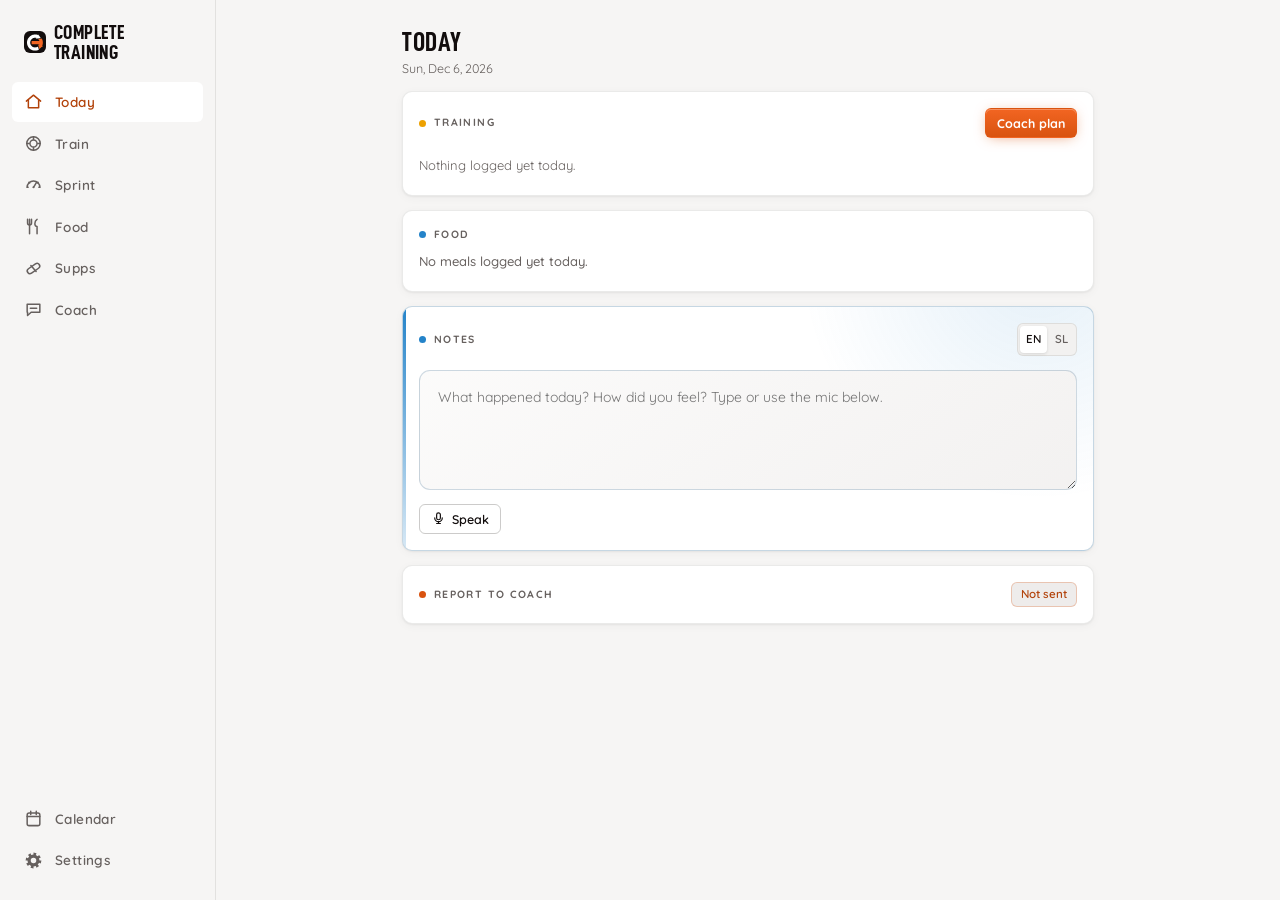
==== index.html @ f05514bc "Deploy 6ee1f534706b133f5a9accdc6d2390118d148ceb" ====
<!doctype html>
<html lang="en">
  <head>
    <meta charset="UTF-8" />
    <link rel="icon" type="image/svg+xml" href="./favicon.svg" />
    <link rel="icon" type="image/png" sizes="64x64" href="./favicon-64.png" />
    <link rel="apple-touch-icon" href="./apple-touch-icon.png" />
    <meta name="viewport" content="width=device-width, initial-scale=1, viewport-fit=cover" />
    <meta name="theme-color" content="#120d0d" />
    <meta name="apple-mobile-web-app-capable" content="yes" />
    <meta name="mobile-web-app-capable" content="yes" />
    <meta name="apple-mobile-web-app-title" content="Complete" />
    <meta name="apple-mobile-web-app-status-bar-style" content="black-translucent" />
    <meta name="description" content="Complete Training athlete app" />
    <title>Complete Training</title>
    <script type="module" crossorigin src="./assets/index-D0rD8BXr.js"></script>
    <link rel="stylesheet" crossorigin href="./assets/index-D69EIisM.css">
  <link rel="manifest" href="./manifest.webmanifest"></head>
  <body>
    <div id="root"></div>
  </body>
</html>
---- assets/index-D69EIisM.css ----
@font-face{font-family:Quicksand;font-style:normal;font-display:swap;font-weight:400;src:url(./quicksand-vietnamese-400-normal-CYVZRxRj.woff2) format("woff2"),url(./quicksand-vietnamese-400-normal-D4WCpyCa.woff) format("woff");unicode-range:U+0102-0103,U+0110-0111,U+0128-0129,U+0168-0169,U+01A0-01A1,U+01AF-01B0,U+0300-0301,U+0303-0304,U+0308-0309,U+0323,U+0329,U+1EA0-1EF9,U+20AB}@font-face{font-family:Quicksand;font-style:normal;font-display:swap;font-weight:400;src:url(./quicksand-latin-ext-400-normal-BdPaGDPN.woff2) format("woff2"),url(./quicksand-latin-ext-400-normal-BzqwlOho.woff) format("woff");unicode-range:U+0100-02BA,U+02BD-02C5,U+02C7-02CC,U+02CE-02D7,U+02DD-02FF,U+0304,U+0308,U+0329,U+1D00-1DBF,U+1E00-1E9F,U+1EF2-1EFF,U+2020,U+20A0-20AB,U+20AD-20C0,U+2113,U+2C60-2C7F,U+A720-A7FF}@font-face{font-family:Quicksand;font-style:normal;font-display:swap;font-weight:400;src:url(./quicksand-latin-400-normal-BSDtH9U0.woff2) format("woff2"),url(./quicksand-latin-400-normal-BqXBKzPR.woff) format("woff");unicode-range:U+0000-00FF,U+0131,U+0152-0153,U+02BB-02BC,U+02C6,U+02DA,U+02DC,U+0304,U+0308,U+0329,U+2000-206F,U+20AC,U+2122,U+2191,U+2193,U+2212,U+2215,U+FEFF,U+FFFD}@font-face{font-family:Quicksand;font-style:normal;font-display:swap;font-weight:500;src:url(./quicksand-vietnamese-500-normal-CMA0PiFa.woff2) format("woff2"),url(./quicksand-vietnamese-500-normal-DdPH4leT.woff) format("woff");unicode-range:U+0102-0103,U+0110-0111,U+0128-0129,U+0168-0169,U+01A0-01A1,U+01AF-01B0,U+0300-0301,U+0303-0304,U+0308-0309,U+0323,U+0329,U+1EA0-1EF9,U+20AB}@font-face{font-family:Quicksand;font-style:normal;font-display:swap;font-weight:500;src:url(./quicksand-latin-ext-500-normal-Rkq3IeWS.woff2) format("woff2"),url(./quicksand-latin-ext-500-normal-BlYHgpcu.woff) format("woff");unicode-range:U+0100-02BA,U+02BD-02C5,U+02C7-02CC,U+02CE-02D7,U+02DD-02FF,U+0304,U+0308,U+0329,U+1D00-1DBF,U+1E00-1E9F,U+1EF2-1EFF,U+2020,U+20A0-20AB,U+20AD-20C0,U+2113,U+2C60-2C7F,U+A720-A7FF}@font-face{font-family:Quicksand;font-style:normal;font-display:swap;font-weight:500;src:url(./quicksand-latin-500-normal-_DbwbYKP.woff2) format("woff2"),url(./quicksand-latin-500-normal-7J1fbcAD.woff) format("woff");unicode-range:U+0000-00FF,U+0131,U+0152-0153,U+02BB-02BC,U+02C6,U+02DA,U+02DC,U+0304,U+0308,U+0329,U+2000-206F,U+20AC,U+2122,U+2191,U+2193,U+2212,U+2215,U+FEFF,U+FFFD}@font-face{font-family:Quicksand;font-style:normal;font-display:swap;font-weight:600;src:url(./quicksand-vietnamese-600-normal-dD2kotB2.woff2) format("woff2"),url(./quicksand-vietnamese-600-normal-JmvBH-hY.woff) format("woff");unicode-range:U+0102-0103,U+0110-0111,U+0128-0129,U+0168-0169,U+01A0-01A1,U+01AF-01B0,U+0300-0301,U+0303-0304,U+0308-0309,U+0323,U+0329,U+1EA0-1EF9,U+20AB}@font-face{font-family:Quicksand;font-style:normal;font-display:swap;font-weight:600;src:url(./quicksand-latin-ext-600-normal-fxOF3zcr.woff2) format("woff2"),url(./quicksand-latin-ext-600-normal-BDPVAPCS.woff) format("woff");unicode-range:U+0100-02BA,U+02BD-02C5,U+02C7-02CC,U+02CE-02D7,U+02DD-02FF,U+0304,U+0308,U+0329,U+1D00-1DBF,U+1E00-1E9F,U+1EF2-1EFF,U+2020,U+20A0-20AB,U+20AD-20C0,U+2113,U+2C60-2C7F,U+A720-A7FF}@font-face{font-family:Quicksand;font-style:normal;font-display:swap;font-weight:600;src:url(./quicksand-latin-600-normal-DTBPeRoM.woff2) format("woff2"),url(./quicksand-latin-600-normal-CkxN0sDw.woff) format("woff");unicode-range:U+0000-00FF,U+0131,U+0152-0153,U+02BB-02BC,U+02C6,U+02DA,U+02DC,U+0304,U+0308,U+0329,U+2000-206F,U+20AC,U+2122,U+2191,U+2193,U+2212,U+2215,U+FEFF,U+FFFD}@font-face{font-family:Quicksand;font-style:normal;font-display:swap;font-weight:700;src:url(./quicksand-vietnamese-700-normal-5oDqeHTF.woff2) format("woff2"),url(./quicksand-vietnamese-700-normal-BsIWXrxI.woff) format("woff");unicode-range:U+0102-0103,U+0110-0111,U+0128-0129,U+0168-0169,U+01A0-01A1,U+01AF-01B0,U+0300-0301,U+0303-0304,U+0308-0309,U+0323,U+0329,U+1EA0-1EF9,U+20AB}@font-face{font-family:Quicksand;font-style:normal;font-display:swap;font-weight:700;src:url(./quicksand-latin-ext-700-normal-8b1JBoEj.woff2) format("woff2"),url(./quicksand-latin-ext-700-normal-DbLsDSEV.woff) format("woff");unicode-range:U+0100-02BA,U+02BD-02C5,U+02C7-02CC,U+02CE-02D7,U+02DD-02FF,U+0304,U+0308,U+0329,U+1D00-1DBF,U+1E00-1E9F,U+1EF2-1EFF,U+2020,U+20A0-20AB,U+20AD-20C0,U+2113,U+2C60-2C7F,U+A720-A7FF}@font-face{font-family:Quicksand;font-style:normal;font-display:swap;font-weight:700;src:url(./quicksand-latin-700-normal-Dpk7G9Y6.woff2) format("woff2"),url(./quicksand-latin-700-normal-HjJN-aaT.woff) format("woff");unicode-range:U+0000-00FF,U+0131,U+0152-0153,U+02BB-02BC,U+02C6,U+02DA,U+02DC,U+0304,U+0308,U+0329,U+2000-206F,U+20AC,U+2122,U+2191,U+2193,U+2212,U+2215,U+FEFF,U+FFFD}:root{--font: "Quicksand", system-ui, -apple-system, "Segoe UI", Roboto, sans-serif;--font-display: "D-DIN Condensed", "Quicksand", system-ui, sans-serif;--radius: 10px;--radius-sm: 6px;--nav-h: 58px;--accent: #f26522;--accent-strong: #ff8a52;--accent-hi: #ff7a3d;--danger: #e05c5c;--ok: #3fae6d}[data-theme=light]{color-scheme:light;--bg: #f6f5f4;--bg-card: #ffffff;--bg-inset: #eeeceb;--bg-raise: #f9f8f7;--text: #120d0d;--text-dim: #66605e;--border: rgba(24, 22, 15, .09);--border-strong: rgba(24, 22, 15, .22);--accent: #d9530f;--accent-strong: #b2420a;--accent-hi: #f26522;--accent-contrast: #ffffff;--card-sheen: none;--shadow: 0 1px 2px rgba(20, 22, 28, .05), 0 2px 10px rgba(20, 22, 28, .04);--danger: #c94444;--ok: #22874f;--c-workout: #eda100;--c-food: #2483c9;--c-sleep: #1baf7a;--c-supp: #8a5027;--c-tapex: #b03a3a;--c-health: #3c5872;--c-video: #0e94a8;--stage-awake: #e34948;--stage-light: #2a78d6;--stage-rem: #e87ba4;--stage-deep: #4a3aa7;--macro-protein: #c0392b;--macro-carbs: #c9902a;--macro-fat: #0e8f9e;--series-1: #2a78d6;--series-2: #1baf7a;--series-3: #eda100;--series-4: #008300;--series-5: #4a3aa7;--series-6: #e34948;--grid: #e7e7e4;--axis-ink: #6d7078;--hrz-light: #2a78d6;--hrz-moderate: #1baf7a;--hrz-vigorous: #eda100;--hrz-peak: #c94444}[data-theme=dark]{color-scheme:dark;--bg: #0f0b0b;--bg-card: #1b1717;--bg-inset: #141010;--bg-raise: #272121;--text: #f4f1f0;--text-dim: #9b928f;--border: rgba(255, 255, 255, .085);--border-strong: rgba(255, 255, 255, .19);--accent-contrast: #ffffff;--card-sheen: linear-gradient(145deg, rgba(255, 255, 255, .045), rgba(255, 255, 255, .012) 28%, transparent 58%), linear-gradient(180deg, rgba(255, 255, 255, .025), transparent 48%);--shadow: inset 0 1px 0 rgba(255, 255, 255, .045), 0 1px 2px rgba(0, 0, 0, .4), 0 14px 34px -16px rgba(0, 0, 0, .65);--c-workout: #c98500;--c-food: #2f8fd6;--c-sleep: #199e70;--c-supp: #a8683a;--c-tapex: #e05a5a;--c-health: #5a7fa0;--c-video: #35c4d9;--stage-awake: #e66767;--stage-light: #3987e5;--stage-rem: #d55181;--stage-deep: #9085e9;--macro-protein: #d9573f;--macro-carbs: #c98500;--macro-fat: #0e8f9e;--series-1: #3987e5;--series-2: #199e70;--series-3: #c98500;--series-4: #008300;--series-5: #9085e9;--series-6: #e66767;--grid: #1d2027;--axis-ink: #8d93a0;--hrz-light: #3987e5;--hrz-moderate: #199e70;--hrz-vigorous: #c98500;--hrz-peak: #e66767}*{box-sizing:border-box}html,body{margin:0;padding:0}body{font-family:var(--font);font-size:14px;line-height:1.45;background:var(--bg);color:var(--text);-webkit-font-smoothing:antialiased;overscroll-behavior:none}[data-theme=dark] body{background:radial-gradient(ellipse 760px 420px at 50% -10%,rgba(210,169,79,.045),transparent 62%),radial-gradient(ellipse 1100px 560px at 50% -12%,#151923 0%,var(--bg) 62%);background-attachment:fixed}#root{min-height:100dvh}h1,h2,h3,h4{margin:0}h2{font-family:var(--font-display);font-size:26px;font-weight:700;letter-spacing:-.02em;line-height:1.15}h3{font-family:var(--font-display);font-size:16px;font-weight:600;letter-spacing:-.01em}.stat-tile .value,.m-value,.tracked-metric-value .value,.liquid-value,.arc-cell-value,.vp-clock,.cal-day-number,.week-trend-readout,.hypnogram-scrub-readout,.period-nav .label,.tapex-readcell .v{font-family:var(--font-display)}p{margin:0}a{color:var(--accent-strong);text-decoration:none;font-weight:500}a:hover{text-decoration:underline}button{font:inherit;cursor:pointer;border:none;background:none;color:inherit;padding:0}button,.nav-item,a{transition:background-color .15s ease,color .15s ease,border-color .15s ease}:focus-visible{outline:2px solid var(--accent);outline-offset:2px}.recharts-wrapper :focus,.recharts-surface:focus{outline:none}input,select,textarea{font:inherit;color:var(--text);background-color:var(--bg-inset);background-image:linear-gradient(145deg,color-mix(in srgb,var(--bg-raise) 62%,var(--bg-card)),var(--bg-inset));border:1px solid var(--border);border-radius:var(--radius-sm);padding:10px 12px;width:100%;min-width:0;transition:border-color .15s ease,box-shadow .15s ease;box-shadow:inset 0 1px color-mix(in srgb,white 4%,transparent)}select option,select optgroup{background-color:var(--bg-card);color:var(--text)}select option:disabled{color:var(--text-dim)}select{cursor:pointer}input:focus,select:focus,textarea:focus{outline:none;border-color:color-mix(in srgb,var(--accent) 60%,var(--border-strong));box-shadow:0 0 0 3px color-mix(in srgb,var(--accent) 13%,transparent)}textarea{resize:vertical;min-height:64px}input[type=checkbox],input[type=radio]{width:auto}::-webkit-scrollbar{width:10px;height:10px}::-webkit-scrollbar-thumb{background:var(--border-strong);border-radius:5px;border:2px solid transparent;background-clip:padding-box}::-webkit-scrollbar-track{background:transparent}.app{display:flex;flex-direction:column;min-height:100dvh}.app-main{flex:1;width:100%;max-width:740px;margin:0 auto;padding:18px 16px calc(var(--nav-h) + env(safe-area-inset-bottom,0px) + 24px);overflow-x:hidden}.app-main-swipe{min-height:100%}.app-header{position:sticky;top:0;z-index:20;background:color-mix(in srgb,var(--bg) 80%,transparent);backdrop-filter:blur(20px) saturate(1.4);-webkit-backdrop-filter:blur(20px) saturate(1.4);border-bottom:1px solid var(--border);padding-top:env(safe-area-inset-top,0px)}.app-header-inner{max-width:740px;margin:0 auto;display:flex;align-items:center;justify-content:space-between;gap:8px;padding:4px 12px}.app-title{font-family:var(--font-display);font-size:15.5px;font-weight:700;letter-spacing:.01em;display:flex;align-items:center;gap:7px}.app-title .logo-mark{display:inline-flex}.app-title .logo-mark img{display:block}.logo-mark img{filter:grayscale(1) sepia(1) saturate(2.6) hue-rotate(-12deg) brightness(1.12)}[data-theme=light] .logo-mark img{filter:grayscale(1) sepia(1) saturate(3) hue-rotate(-10deg) brightness(.72)}.page-head h2{margin-bottom:1px}.page-sub{font-size:12.5px;color:var(--text-dim)}.nav{position:fixed;bottom:0;left:0;right:0;z-index:30;display:flex;background:var(--bg-card);background:color-mix(in srgb,var(--bg) 76%,transparent);backdrop-filter:blur(24px) saturate(1.4);-webkit-backdrop-filter:blur(24px) saturate(1.4);border-top:1px solid var(--border);padding-bottom:env(safe-area-inset-bottom,0px)}.nav-item{position:relative;flex:1;display:flex;flex-direction:column;align-items:center;gap:2px;padding:10px 0 7px;font-size:10.5px;font-weight:600;letter-spacing:.03em;color:var(--text-dim);-webkit-tap-highlight-color:transparent}.nav-item svg{width:21px;height:21px;transition:transform .15s ease,filter .2s ease}.nav-item:active svg{transform:scale(.88)}.nav-item:before{content:"";position:absolute;top:-1px;left:50%;width:24px;height:3px;border-radius:0 0 3px 3px;background:var(--accent);transform:translate(-50%) scaleX(0);transition:transform .25s cubic-bezier(.22,1,.36,1)}.nav-item.active{color:var(--accent-strong)}.nav-item.active:before{transform:translate(-50%) scaleX(1)}.nav-item.active svg{filter:drop-shadow(0 0 8px color-mix(in srgb,var(--accent) 55%,transparent))}.nav-settings,.nav-guide{display:none}@media(min-width:840px){.app{flex-direction:row}.app-header{display:none}.nav{position:sticky;inset:0 auto auto;flex-direction:column;justify-content:flex-start;width:216px;height:100dvh;background:var(--bg);backdrop-filter:none;-webkit-backdrop-filter:none;border-top:none;border-right:1px solid var(--border);padding:20px 12px;gap:2px}.nav-item{flex:none;flex-direction:row;gap:12px;font-size:13.5px;font-weight:600;padding:10px 12px;border-radius:var(--radius-sm)}.nav-item svg{width:19px;height:19px}.nav-item:before{display:none}.nav-item.active svg{filter:none}.nav-item:hover{background:var(--bg-card);color:var(--text)}.nav-item.active{background:var(--bg-card);color:var(--accent-strong)}.nav-settings{display:flex;margin-top:auto}.nav-sync{margin-top:auto;color:var(--accent-strong)}.nav-guide{display:flex;margin-top:auto}.nav-sync~.nav-guide{margin-top:0}.nav-sync+.nav-settings,.nav-guide+.nav-settings{margin-top:0}.app-body{flex:1;min-width:0}.app-main{padding:28px 24px 48px}}@media(max-width:839.9px){.app-body{display:contents}}.nav-brand{font-family:var(--font-display);font-weight:700;font-size:15.5px;letter-spacing:.01em;padding:2px 12px 18px;display:none;align-items:center;gap:8px}@media(min-width:840px){.nav-brand{display:flex}}.nav-brand .logo-mark{display:inline-flex}.nav-brand .logo-mark img{display:block}.card{background-color:var(--bg-card);background-image:var(--card-sheen);border:1px solid var(--border);border-radius:var(--radius);padding:16px;box-shadow:var(--shadow)}.card .card,.modal .card{background:linear-gradient(145deg,color-mix(in srgb,var(--bg-raise) 62%,var(--bg-card)),var(--bg-card) 68%);border-color:color-mix(in srgb,var(--border-strong) 64%,transparent);box-shadow:inset 0 1px color-mix(in srgb,white 4%,transparent);border-radius:var(--radius-sm)}.stack{display:flex;flex-direction:column;gap:14px}.row{display:flex;align-items:center;gap:8px}.row-between{display:flex;align-items:center;justify-content:space-between;gap:8px}.train-head{flex-wrap:nowrap}.wrap{flex-wrap:wrap}.grow{flex:1;min-width:0}.section-title{font-size:10.5px;font-weight:700;text-transform:uppercase;letter-spacing:.13em;color:var(--text-dim);display:flex;align-items:center;gap:8px}.section-dot{width:7px;height:7px;border-radius:50%;flex-shrink:0}.list-item{display:flex;align-items:flex-start;gap:10px;padding:12px 0;border-bottom:1px solid var(--border)}.list-item:last-child{border-bottom:none;padding-bottom:2px}.meal-card{flex-direction:column;gap:8px}.meal-card>.grow{width:100%}.meal-card-actions{display:flex;align-items:center;flex-wrap:wrap;gap:8px;width:100%}.meal-card-actions .meal-copy-today{min-height:34px;margin-inline-end:auto}.meal-copy-error{color:var(--danger);margin:0}.muted{color:var(--text-dim)}.small{font-size:12.5px}.mono{font-variant-numeric:tabular-nums}.empty{color:var(--text-dim);font-size:13px;padding:10px 0 4px}.note{border-left:2px solid var(--border-strong);padding-left:9px;font-style:italic}.coach-workout-notes{white-space:pre-wrap;overflow-wrap:anywhere}@media(max-width:700px){.app-main:has(.train-screen){padding-top:8px}.train-screen{gap:6px}.train-head h2{display:none}.train-head .seg{flex:1}.train-screen .seg button{padding:5px 6px}.train-screen .btn-sm{min-height:34px}.train-screen button.chip{padding-block:5px}.train-screen .period-nav .label{min-height:30px}.train-screen .set-row-handle{padding:6px}.train-screen .card{padding:8px}.train-screen .empty{padding:4px 0}.workout-vitals .field{flex-direction:row;align-items:center;gap:6px}.workout-vitals .field>label{flex:none;max-width:56px;line-height:1.1}.workout-vitals .gesture-field{flex:1;flex-direction:row;gap:3px;min-width:0;padding:0 6px}.workout-vitals .gf-unit{margin:0}.workout-quick{flex-wrap:nowrap;overflow-x:auto;scrollbar-width:none}.workout-quick::-webkit-scrollbar{display:none}.workout-quick>*{flex-shrink:0}.workout-editor textarea.ex-name{padding:4px 8px}}.btn{display:inline-flex;align-items:center;justify-content:center;gap:6px;padding:10px 16px;border-radius:var(--radius-sm);font-weight:600;font-size:13.5px;background:transparent;border:1px solid var(--border-strong);color:var(--text);white-space:nowrap;transition:background-color .15s ease,border-color .15s ease,transform .1s ease,filter .15s ease}.btn:hover{background:var(--bg-raise);border-color:color-mix(in srgb,var(--accent) 55%,var(--border-strong))}.btn:active{transform:scale(.985)}.btn-primary{background:linear-gradient(180deg,var(--accent-hi),var(--accent));border-color:transparent;color:var(--accent-contrast);font-weight:700;box-shadow:inset 0 1px #ffffff47,0 2px 14px -4px color-mix(in srgb,var(--accent) 60%,transparent)}.btn-primary:hover{filter:brightness(1.05)}.btn-danger{color:var(--danger);border-color:color-mix(in srgb,var(--danger) 55%,transparent);background:transparent}.btn-danger:hover{background:color-mix(in srgb,var(--danger) 10%,transparent)}.btn-sm{padding:5px 11px;font-size:12.5px}.btn-block{width:100%}.btn:disabled{opacity:.45;cursor:default}.supp-day-actions{margin-block:12px}.supp-day-toolbar{display:flex;flex-wrap:wrap;gap:8px}.supp-day-toolbar .btn{min-height:44px}.supp-day-toolbar .btn-danger{margin-inline-start:auto}.supp-day-status{margin-block:8px 0}.supp-day-error{color:var(--danger)}.icon-btn{display:inline-flex;align-items:center;justify-content:center;width:34px;height:34px;border-radius:var(--radius-sm);border:1px solid var(--border);color:var(--text-dim);background:color-mix(in srgb,var(--bg-raise) 40%,transparent);box-shadow:inset 0 1px color-mix(in srgb,white 4%,transparent)}.icon-btn:hover{background:var(--bg-raise);border-color:var(--accent);color:var(--text)}.icon-btn:active{transform:scale(.94)}.seg{display:flex;background:color-mix(in srgb,var(--bg-inset) 75%,var(--bg-card));border:1px solid var(--border);border-radius:var(--radius-sm);padding:2px;gap:2px}.seg button{flex:1;padding:5px 8px;border-radius:4px;font-size:12.5px;font-weight:600;color:var(--text-dim)}.seg button:hover{color:var(--text)}.seg button.active{background:var(--bg-raise);color:var(--text);box-shadow:inset 0 1px #ffffff0d,0 1px 4px #00000040}[data-theme=light] .seg button.active{background:#fff;box-shadow:0 1px 3px #14161c1f}.seg-sm{padding:2px}.seg-sm button{padding:5px 6px;font-size:11.5px}.opt-list{display:flex;flex-direction:column;gap:8px}.opt{display:flex;align-items:center;gap:12px;width:100%;text-align:left;padding:12px 14px;border:1px solid var(--border);border-radius:var(--radius-sm);background:color-mix(in srgb,var(--bg-raise) 45%,var(--bg-card));color:var(--text)}.opt:hover{border-color:var(--accent)}.opt.active{border-color:var(--accent-strong);background:color-mix(in srgb,var(--accent) 12%,transparent)}.opt-dot{flex:none;width:18px;height:18px;border-radius:50%;border:2px solid var(--border);display:grid;place-items:center}.opt.active .opt-dot{border-color:var(--accent-strong)}.opt.active .opt-dot:after{content:"";width:9px;height:9px;border-radius:50%;background:var(--accent-strong)}.opt-label{font-size:15px;font-weight:600}.opt-hint{display:block;margin-top:2px;font-size:12px;color:var(--text-dim)}.x-scroll{overflow-x:auto;overscroll-behavior-x:contain;-webkit-overflow-scrolling:touch}.delta-table{width:100%;border-collapse:collapse;font-size:13px}.delta-table th,.delta-table td{padding:5px 9px;text-align:left;border-bottom:1px solid var(--border);white-space:nowrap}.delta-table th{color:var(--text-dim);font-weight:600;font-size:11px;text-transform:uppercase;letter-spacing:.03em}.delta-table td.num,.delta-table th.num{text-align:right}.delta-table tbody tr:last-child td{border-bottom:none}.delta-table tbody tr:hover{background:var(--bg-inset)}.delta-linklike{background:none;border:none;color:var(--accent-strong);cursor:pointer;padding:0;font:inherit}.delta-linklike:hover{text-decoration:underline}.workout-day-card{background:var(--bg);border:none;box-shadow:none}.workout-editor{position:relative;background:var(--bg-card);background-image:var(--card-sheen);border:1px solid var(--border);box-shadow:var(--shadow);overflow:hidden}.workout-editor:before{content:"";position:absolute;inset:0 auto 0 0;width:3px;background:linear-gradient(180deg,var(--c-workout),color-mix(in srgb,var(--c-workout) 20%,transparent))}.workout-editor .exercise-card{background:linear-gradient(145deg,var(--bg-raise),var(--bg-card));border:1px solid var(--border);border-radius:var(--radius-sm);box-shadow:inset 0 1px #ffffff06}.workout-editor .exercise-card:focus-within{border-color:color-mix(in srgb,var(--c-workout) 45%,var(--border))}.workout-editor .training-plan-panel{background:color-mix(in srgb,var(--c-workout) 8%,var(--bg-inset));border:1px solid color-mix(in srgb,var(--c-workout) 22%,transparent);border-radius:var(--radius-sm);box-shadow:none}.workout-editor .section-title{color:var(--text);opacity:.92}.workout-editor .field>label{color:var(--text-dim)}.workout-editor .card:not(.exercise-card):not(.training-plan-panel){background:linear-gradient(145deg,var(--bg-raise),var(--bg-card));border:1px solid var(--border);border-radius:var(--radius-sm);box-shadow:inset 0 1px #ffffff06}.tapex-run-list{display:flex;flex-direction:column;gap:6px;margin-top:8px}.tapex-run-row{width:100%;display:flex;align-items:center;gap:10px;padding:12px 0;border-bottom:1px solid var(--border);text-align:left;cursor:pointer}.tapex-run-row:last-child{border-bottom:0}.tapex-run-identity{flex:1;min-width:0}.tapex-run-compact{margin-top:3px}.tapex-run-results{display:none}.tapex-runs-section{padding:12px}.tapex-runs-actions{display:flex;align-items:center;gap:8px}.desktop-app .tapex-runs-section{padding:18px!important;border:1px solid color-mix(in srgb,var(--c-tapex) 24%,var(--border))!important;border-radius:12px!important;background:radial-gradient(circle at 10% 0%,color-mix(in srgb,var(--c-tapex) 9%,transparent),transparent 34%),linear-gradient(145deg,color-mix(in srgb,var(--bg-raise) 72%,var(--bg-card)),var(--bg-card))!important;box-shadow:inset 0 1px #ffffff0e,0 18px 40px -28px #000c!important}.desktop-app .tapex-workout-overview{width:100%;padding:0;border-bottom:0}.desktop-app .tapex-runs-section-flat{padding:0!important;border:0!important;border-radius:0!important;background:none!important;box-shadow:none!important}.desktop-app .tapex-run-list{gap:10px;margin-top:14px}.desktop-app .tapex-run-row{position:relative;display:grid;grid-template-columns:minmax(190px,.8fr) minmax(430px,1.65fr) 18px;min-height:82px;gap:22px;padding:14px 18px 14px 22px;overflow:hidden;border:1px solid var(--border);border-radius:10px;background:linear-gradient(105deg,color-mix(in srgb,var(--c-tapex) 7%,transparent),transparent 32%),color-mix(in srgb,var(--bg-card) 84%,var(--bg-raise));box-shadow:inset 0 1px #ffffff0b,0 10px 24px -20px #000000e6;transition:border-color .16s ease,background-color .16s ease,transform .16s ease,box-shadow .16s ease}.desktop-app .tapex-run-row:before{content:"";position:absolute;inset:0 auto 0 0;width:3px;background:linear-gradient(180deg,var(--c-tapex),color-mix(in srgb,var(--accent) 60%,var(--c-tapex)));box-shadow:0 0 16px color-mix(in srgb,var(--c-tapex) 40%,transparent)}.desktop-app .tapex-run-row:hover{transform:translateY(-1px);border-color:color-mix(in srgb,var(--c-tapex) 34%,var(--border-strong));background-color:var(--bg-raise);box-shadow:inset 0 1px #fff1,0 15px 28px -20px #000000e6}.desktop-app .tapex-run-identity strong{font-family:var(--font-display);font-size:17px;letter-spacing:-.01em}.desktop-app .tapex-run-compact{display:none}.desktop-app .tapex-run-results{display:grid;grid-template-columns:repeat(3,minmax(115px,1fr));align-items:stretch}.desktop-app .tapex-run-metric{display:flex;flex-direction:column;justify-content:center;gap:3px;min-width:0;padding:0 22px;border-left:1px solid var(--border)}.desktop-app .tapex-run-metric-label{color:var(--text-dim);font-size:9.5px;font-weight:700;letter-spacing:.11em;text-transform:uppercase}.desktop-app .tapex-run-metric strong{font-family:var(--font-display);font-size:18px;font-variant-numeric:tabular-nums;white-space:nowrap}.type-rename{width:100%;font-family:var(--font-display);font-size:16px;font-weight:700;border:1px solid var(--c-workout);border-radius:var(--radius-sm);background:var(--bg-inset)}textarea.ex-name{field-sizing:content;resize:none;min-height:0;line-height:1.35;font-weight:600;overflow:hidden}@keyframes tap-bump{0%{transform:scale(1) rotate(0)}35%{transform:scale(1.16) rotate(-3deg)}70%{transform:scale(1.05) rotate(2deg)}to{transform:scale(1) rotate(0)}}.tap-bump{animation:tap-bump .22s ease-out}.gesture-field{display:flex;flex-direction:column;align-items:center;justify-content:center;width:46px;flex-shrink:0;padding:4px 2px 3px;background:var(--bg-raise);border:1px solid var(--border-strong);border-radius:var(--radius-sm);touch-action:none;-webkit-user-select:none;user-select:none}.gesture-field input{border:none;background:transparent;padding:0;width:100%;text-align:center;font-family:var(--font-display);font-size:15.5px;font-weight:700;font-variant-numeric:tabular-nums;color:var(--text);pointer-events:none}.gesture-field.gf-editing input{pointer-events:auto}.gesture-field.gf-inline{flex:1 1 52px;width:auto;min-width:0;height:34px;flex-direction:row;gap:3px;padding:0 6px}.gf-inline input{flex:1 1 0;width:0;min-width:0;text-align:right;font-size:14px}.gf-inline .gf-unit{flex:none;margin:0;font-size:10.5px;white-space:nowrap}.gf-unit{font-size:9.5px;color:var(--text-dim);letter-spacing:.02em;margin-top:1px}.gesture-field.gf-up{border-color:var(--c-workout);box-shadow:inset 0 3px 0 0 var(--c-workout)}.gesture-field.gf-right{border-color:var(--c-food);box-shadow:inset -3px 0 0 0 var(--c-food)}.gesture-field.gf-left{border-color:var(--c-workout);box-shadow:inset 3px 0 0 0 var(--c-workout)}.gesture-field.gf-down{border-color:var(--ok);box-shadow:inset 0 -3px 0 0 var(--ok)}.gesture-field.gf-reset{border-color:var(--danger);background:color-mix(in srgb,var(--danger) 30%,var(--bg-inset))}.set-row{will-change:transform,opacity,filter}.set-row-handle{flex-shrink:0;font-size:11px;font-weight:700;text-transform:uppercase;letter-spacing:.06em;color:var(--c-workout);background:color-mix(in srgb,var(--c-workout) 14%,transparent);border:1px solid color-mix(in srgb,var(--c-workout) 28%,transparent);border-radius:var(--radius-sm);padding:4px 6px;touch-action:none;-webkit-user-select:none;user-select:none;cursor:grab}.band-chip{display:inline-flex;align-items:center;gap:6px;flex-shrink:0;padding:8px 9px;font-family:var(--font-display);font-size:13px;font-weight:700;font-variant-numeric:tabular-nums;color:var(--text);background:var(--bg-raise);border:1px solid var(--border-strong);border-radius:var(--radius-sm)}.band-chip:hover{border-color:var(--accent)}.band-swatch{width:15px;height:15px;border-radius:4px;border:1px solid rgba(255,255,255,.55);box-shadow:0 0 0 1px #00000059;flex-shrink:0}[data-theme=light] .band-swatch{border-color:#00000059;box-shadow:none}.band-chip-add{color:var(--text-dim);justify-content:center;width:34px}.period-nav{display:flex;align-items:center;justify-content:space-between;gap:8px}.period-nav .label{font-weight:700;font-size:15px;letter-spacing:-.01em;text-align:center;flex:1}.field{display:flex;flex-direction:column;gap:6px}.field>label{font-size:10.5px;font-weight:700;text-transform:uppercase;letter-spacing:.1em;color:var(--text-dim)}.field-row{display:flex;gap:10px}.field-row>.field{flex:1}.range-field{text-align:left;background:linear-gradient(180deg,color-mix(in srgb,var(--bg-raise) 88%,transparent),var(--bg-card));border:1px solid var(--border);border-radius:var(--radius-sm);padding:10px 12px}.range-field:hover{border-color:var(--border-strong)}.range-field span{font-size:13.5px;color:var(--text);gap:8px}.range-field svg{color:var(--text-dim);flex-shrink:0}.modal-overlay{position:fixed;inset:0;z-index:100;background:#0405088c;backdrop-filter:blur(8px);-webkit-backdrop-filter:blur(8px);display:flex;align-items:flex-end;justify-content:center}.modal{position:relative;background-color:var(--bg-card);background-image:var(--card-sheen);border:1px solid var(--border-strong);border-bottom:none;border-radius:var(--radius) var(--radius) 0 0;width:100%;max-width:640px;max-height:92dvh;display:flex;flex-direction:column}.modal-lg{max-width:1200px}.modal:before{content:"";position:absolute;top:8px;left:50%;transform:translate(-50%);width:36px;height:4px;border-radius:2px;background:var(--border-strong)}.modal-head{display:flex;align-items:center;justify-content:space-between;padding:22px 18px 10px}.modal-head h3{font-size:17px}.modal-body{padding:6px 18px calc(18px + env(safe-area-inset-bottom,0px));overflow-y:auto;min-height:0;overscroll-behavior:contain;display:flex;flex-direction:column;gap:14px}.modal-submit-sticky{position:sticky;bottom:0;z-index:1;margin:0 -18px;padding:10px 18px calc(10px + env(safe-area-inset-bottom,0px));background:var(--bg-card);box-shadow:0 -8px 14px -6px #00000059}@media(min-width:840px){.modal-overlay{align-items:center;padding:24px}.modal{border-radius:var(--radius);border-bottom:1px solid var(--border);max-height:86vh}.modal:before{display:none}.modal-head{padding-top:16px}.modal-lg{width:94vw;max-width:1200px;max-height:92vh}}.select-trigger{display:flex;align-items:center;justify-content:space-between;gap:8px;width:100%;text-align:left;font:inherit;font-weight:600;color:var(--text);background:color-mix(in srgb,var(--bg-raise) 48%,var(--bg-card));border:1px solid var(--border);border-radius:var(--radius-sm);padding:10px 12px}.select-trigger:hover{border-color:var(--accent)}.select-trigger-chevron{color:var(--text-dim);display:inline-flex;transform:rotate(90deg);flex-shrink:0}.choice-list{display:flex;flex-direction:column}.choice-group-label{font-size:11px;font-weight:700;text-transform:uppercase;letter-spacing:.08em;color:var(--text-dim);padding:14px 4px 6px}.choice-group-label:first-child{padding-top:4px}.choice-row{display:flex;align-items:center;justify-content:space-between;gap:10px;width:100%;text-align:left;font:inherit;padding:12px 8px;border-radius:var(--radius-sm);color:var(--text);border-bottom:1px solid var(--border)}.choice-row:last-child{border-bottom:none}.choice-row:hover{background:var(--bg-raise)}.choice-row.active{color:var(--accent-strong);font-weight:600}.choice-row.active svg{color:var(--accent-strong)}.chip{display:inline-flex;align-items:center;gap:5px;font-size:11.5px;font-weight:600;border-radius:var(--radius-sm);padding:3px 9px;background:var(--bg-inset);border:1px solid var(--border);color:var(--text-dim);white-space:nowrap;font-variant-numeric:tabular-nums}.chip:hover{border-color:var(--border-strong)}.card .chip{background:var(--bg-inset)}.chip-accent{color:var(--accent-strong);background:color-mix(in srgb,var(--accent) 13%,transparent);border-color:color-mix(in srgb,var(--accent) 26%,transparent)}.chip.chip-danger,.card .chip.chip-danger{color:var(--danger);background:color-mix(in srgb,var(--danger) 12%,transparent);border-color:color-mix(in srgb,var(--danger) 45%,transparent)}.chip.chip-danger:hover{border-color:var(--danger)}.chip.chip-active,.card .chip.chip-active{color:var(--accent-contrast);background:var(--accent);border-color:var(--accent)}.portion-slider{margin-top:14px}.portion-slider input[type=range]{width:100%;display:block}.portion-slider-value{font-family:var(--font-display);font-size:17px;font-weight:700;color:var(--accent-strong)}.meal-summary{border-color:var(--border-strong)}.portion-chips{gap:6px;margin-top:8px}.portion-chips .chip{min-width:44px;padding-block:5px;justify-content:center}.line-portion{display:grid;grid-template-columns:85% 15%;align-items:center;margin:2px -10px 0 0}.food-line .line-portion{margin-right:-12px}.line-portion input[type=range]{width:100%;min-width:0;height:26px;margin:0;background-color:transparent;box-shadow:none}.line-portion input[type=range]::-webkit-slider-runnable-track{height:6px;border-radius:3px;background-color:var(--border-strong)}.line-portion input[type=range]::-webkit-slider-thumb{margin-top:-6px}.line-portion .mono{justify-self:center;font-size:14px;font-weight:700;color:var(--text-dim)}.line-portion.is-changed .mono{color:var(--accent-strong)}.food-lines{margin-top:12px}.food-line{padding:8px 0;border-top:1px solid var(--border)}.food-line:last-child{padding-bottom:0}.food-line-name{min-width:0;display:-webkit-box;-webkit-box-orient:vertical;-webkit-line-clamp:2;line-clamp:2;overflow:hidden}.food-line-kcal{flex-shrink:0}.select-trigger-inline{width:auto;font-size:12.5px;font-weight:600;padding:6px 10px;min-height:0}.stat-grid{display:grid;grid-template-columns:repeat(auto-fit,minmax(126px,1fr));gap:10px}.stat-tile{background-color:var(--bg-card);background-image:var(--card-sheen);border:1px solid var(--border);border-radius:var(--radius);padding:14px;box-shadow:var(--shadow)}.stat-tile .value{font-size:26px;font-weight:700;letter-spacing:-.01em;font-variant-numeric:tabular-nums;line-height:1.15}.stat-tile .label{font-size:10px;font-weight:600;text-transform:uppercase;letter-spacing:.1em;color:var(--text-dim);margin-top:4px}.card .stat-tile{background:transparent;border:none;border-radius:0;padding:2px 0;box-shadow:none}.stat-tile-trend{margin-top:8px}.zone-bar+.zone-bar{margin-top:16px}.zone-bar-title{display:block;font-size:10.5px;font-weight:600;text-transform:uppercase;letter-spacing:.06em;color:var(--text-dim);margin-bottom:7px}.zone-bar-track{display:flex;height:8px;border-radius:4px;overflow:hidden;background:var(--bg-inset);gap:2px}.zone-bar-seg{height:100%}.zone-bar-split{position:absolute;top:-1px;bottom:-1px;width:3px;margin-left:-1.5px;border-radius:1px;background:var(--bg-card);box-shadow:0 0 0 1px var(--border);pointer-events:none}.zone-bar-legend{display:flex;flex-wrap:wrap;gap:5px 16px;margin-top:8px}.zone-bar-item{display:inline-flex;align-items:center;gap:6px;font-size:12px;color:var(--text-dim)}.zone-bar-item b{color:var(--text);font-weight:700;font-variant-numeric:tabular-nums}.zone-bar-swatch{width:8px;height:8px;border-radius:2px;flex-shrink:0}.tube-card-frame{position:relative}.tube-card-frame svg{display:block;width:100%;aspect-ratio:420 / 330;margin-top:-16%;margin-bottom:-9%}.liquid-wrap{display:flex;flex-direction:column;align-items:center;gap:8px;flex-shrink:0}.liquid-gauge{position:relative}.liquid-progress{filter:drop-shadow(0 2px 3px rgba(0,0,0,.16))}.liquid-value{position:absolute;inset:0;display:flex;align-items:center;justify-content:center;font-size:26px;font-weight:700;letter-spacing:-.02em;font-variant-numeric:tabular-nums;color:var(--text)}.ring-label{font-size:10px;font-weight:600;text-transform:uppercase;letter-spacing:.07em;color:var(--text-dim);text-align:center}.tracked-metric-value{flex-shrink:0;min-width:92px}.tracked-metric-value .value{font-size:25px;font-weight:700;letter-spacing:-.01em;font-variant-numeric:tabular-nums;line-height:1.15}.week-trend{display:flex;flex-direction:column;gap:4px}.week-trend-labels{display:flex;justify-content:space-between;padding:0 2px;font-size:10.5px;font-weight:600;color:var(--text-dim)}.week-trend-today{display:inline-flex;align-items:center;justify-content:center;width:16px;height:16px;margin-top:-3px;border-radius:50%;background:var(--bg-inset);color:var(--text)}.week-trend-svg{touch-action:none;cursor:pointer}.week-trend-active{color:var(--text);font-weight:800}.week-trend-readout{text-align:center;font-weight:700;margin-top:2px}.hero-flex{display:flex;align-items:center;gap:22px}.hero-stats{flex:1;display:grid;grid-template-columns:repeat(2,1fr);gap:12px 16px;min-width:0}@media(min-width:560px){.hero-stats{grid-template-columns:repeat(3,1fr)}}.hero-stats-stack{display:flex;flex-direction:column;gap:10px}@keyframes hero-stat-in{0%{opacity:0;transform:translateY(6px)}to{opacity:1;transform:translateY(0)}}.hero-stats-stack>.stat-tile{animation:hero-stat-in .42s cubic-bezier(.22,1,.36,1) both}.hero-stats-stack>.stat-tile:nth-child(1){animation-delay:60ms}.hero-stats-stack>.stat-tile:nth-child(2){animation-delay:.14s}.hero-stats-stack>.stat-tile:nth-child(3){animation-delay:.22s}@keyframes hero-trend-in{0%{opacity:0}to{opacity:1}}.today-hero .stat-tile-trend svg{animation:hero-trend-in .5s ease-out both;animation-delay:.38s}@media(prefers-reduced-motion:reduce){.hero-stats-stack>.stat-tile,.today-hero .stat-tile-trend svg{animation:none}}.delta{display:block;font-size:11.5px;font-weight:700;margin-top:2px;letter-spacing:0;white-space:nowrap}.today-hero{position:relative;overflow:hidden;padding:20px 16px;text-decoration:none;color:inherit;display:block;border-color:color-mix(in srgb,var(--hero-glow, var(--accent)) 24%,var(--border))}.today-hero:hover{text-decoration:none}.today-hero:before{content:"";position:absolute;inset:0;background:radial-gradient(circle at 18% 22%,color-mix(in srgb,var(--hero-glow, var(--accent)) 20%,transparent),transparent 65%);pointer-events:none}.today-hero>*{position:relative}.metric-strip{display:flex;background-color:var(--bg-card);background-image:var(--card-sheen);border:1px solid var(--border);border-radius:var(--radius);padding:14px 4px;box-shadow:var(--shadow);text-decoration:none;color:inherit}.metric-strip:hover{text-decoration:none;background-color:var(--bg-raise)}.metric{flex:1;display:flex;flex-direction:column;align-items:center;gap:3px;border-left:1px solid var(--border);min-width:0}.metric:first-child{border-left:none}.m-value{font-size:22px;font-weight:700;letter-spacing:-.01em;font-variant-numeric:tabular-nums;line-height:1.1}.m-label{font-size:9.5px;font-weight:600;text-transform:uppercase;letter-spacing:.1em;color:var(--text-dim)}.hypnogram{display:flex;flex-direction:column;gap:7px}.hypnogram-lanes{display:flex;flex-direction:column;gap:7px;touch-action:none;cursor:pointer}.hypnogram-lane{display:grid;grid-template-columns:48px 1fr;align-items:center;gap:10px}.hypnogram-lane .lane-label{font-size:10.5px;font-weight:600;color:var(--text-dim);text-align:right}.hypnogram-track{position:relative;height:14px;background:var(--bg-inset);border-radius:4px;overflow:hidden}.hypnogram-seg{position:absolute;top:0;bottom:0;border-radius:2px}.hypnogram-scrub-line{position:absolute;top:0;bottom:0;width:2px;background:var(--text);pointer-events:none}.hypnogram-scrub-readout{text-align:center;font-weight:700;margin-top:2px;font-variant-numeric:tabular-nums}.hypnogram-axis{display:flex;justify-content:space-between;margin-left:58px;font-size:10.5px;font-variant-numeric:tabular-nums;color:var(--text-dim);margin-top:2px}.hypnogram-legend{display:flex;gap:14px;flex-wrap:wrap;margin-top:8px}.calendar-panel{padding:16px;border:1px solid var(--border);border-radius:var(--radius);background:radial-gradient(circle at 50% -20%,color-mix(in srgb,var(--accent) 8%,transparent),transparent 42%),var(--card-sheen),var(--bg-card);box-shadow:var(--shadow-card),inset 0 1px #ffffff06}.range-months{display:flex;flex-direction:column;gap:18px}@media(min-width:840px){.range-months{flex-direction:row;gap:24px}.range-months>*{flex:1;min-width:0}}.cal-grid{display:grid;grid-template-columns:repeat(7,1fr);gap:7px}.cal-dow{text-align:center;font-size:10px;font-weight:700;text-transform:uppercase;letter-spacing:.06em;color:var(--text-dim);padding:6px 0}.cal-day{position:relative;aspect-ratio:1 / 1;border-radius:var(--radius-sm);overflow:hidden;background:linear-gradient(145deg,color-mix(in srgb,var(--bg-raise) 86%,transparent),var(--bg-card));border:1px solid color-mix(in srgb,var(--border) 88%,transparent);display:flex;align-items:center;justify-content:center}.cal-day:hover{background:linear-gradient(145deg,color-mix(in srgb,var(--accent) 9%,var(--bg-raise)),var(--bg-card));border-color:color-mix(in srgb,var(--accent) 32%,var(--border));transform:translateY(-1px);box-shadow:0 8px 20px #00000029}.cal-day.outside{visibility:hidden}.cal-day.today{background:radial-gradient(circle at 50% 35%,color-mix(in srgb,var(--accent) 17%,transparent),transparent 65%),linear-gradient(145deg,var(--bg-raise),var(--bg-card));border-color:color-mix(in srgb,var(--accent) 78%,var(--border));box-shadow:inset 0 0 0 1px color-mix(in srgb,var(--accent) 32%,transparent),0 8px 22px color-mix(in srgb,var(--accent) 10%,transparent);font-weight:700}.cal-day.today .cal-day-number{color:var(--accent-strong)}.cal-stripes{position:absolute;inset:0;width:100%;height:100%}.cal-day-number{position:relative;font-size:34px;font-weight:800;letter-spacing:-.01em;font-variant-numeric:tabular-nums;text-shadow:0 0 7px var(--bg-card),0 0 4px var(--bg-card),0 0 2px var(--bg-card)}.cal-legend{gap:16px;margin-top:14px;padding-top:12px;border-top:1px solid var(--border)}.desktop-app .calendar-panel{padding:18px}.desktop-app .cal-day{aspect-ratio:auto;min-height:82px}.desktop-app .cal-day-number{font-size:24px}.tapex-empty-state{position:relative;display:flex;align-items:center;gap:18px;min-height:150px;padding:24px;overflow:hidden;border:1px solid color-mix(in srgb,var(--c-tapex) 28%,var(--border));border-radius:var(--radius);background:radial-gradient(circle at 10% 50%,color-mix(in srgb,var(--c-tapex) 12%,transparent),transparent 28%),var(--card-sheen),var(--bg-card);box-shadow:var(--shadow-card),inset 0 1px #ffffff08}.tapex-empty-state:before{content:"";position:absolute;inset:0 auto 0 0;width:3px;background:linear-gradient(180deg,var(--c-tapex),color-mix(in srgb,var(--c-tapex) 15%,transparent))}.tapex-empty-state strong{display:block;font-size:17px;margin-bottom:5px}.tapex-empty-state p{margin:0}.tapex-empty-mark{width:62px;height:62px;flex:0 0 62px;display:flex;align-items:flex-end;justify-content:center;gap:5px;padding:13px;border:1px solid color-mix(in srgb,var(--c-tapex) 38%,var(--border));border-radius:18px;background:color-mix(in srgb,var(--c-tapex) 9%,var(--bg-raise));box-shadow:0 12px 28px color-mix(in srgb,var(--c-tapex) 10%,transparent)}.tapex-empty-mark span{width:7px;border-radius:999px;background:linear-gradient(180deg,color-mix(in srgb,var(--c-tapex) 65%,white),var(--c-tapex))}.tapex-empty-mark span:nth-child(1){height:18px;opacity:.55}.tapex-empty-mark span:nth-child(2){height:34px}.tapex-empty-mark span:nth-child(3){height:25px;opacity:.75}.cal-day.in-range{background:color-mix(in srgb,var(--accent) 16%,transparent)}.cal-day.range-edge{background:var(--accent);color:var(--accent-contrast);font-weight:700}.cal-day.cal-mark{box-shadow:inset 0 0 0 1.5px var(--c-workout)}.cal-day.cal-mark.range-edge{box-shadow:inset 0 0 0 2px var(--c-workout)}.cal-months{display:grid;grid-template-columns:repeat(auto-fit,minmax(178px,1fr));gap:16px}.cal-months .cal-grid{gap:1px}.cal-months .cal-day{aspect-ratio:auto;height:26px;border-radius:6px}.cal-months .cal-dow{padding:2px 0;font-size:9px}.cal-months .cal-badge{top:0;right:2px;font-size:8px}.cal-badge{position:absolute;top:1px;right:3px;font-size:9px;font-weight:700;line-height:1;color:var(--c-workout);font-variant-numeric:tabular-nums}.cal-day.range-edge .cal-badge{color:var(--accent-contrast)}.check-row{display:flex;align-items:center;gap:6px;padding:11px 0;border-bottom:1px solid var(--border)}.check-row:last-child{border-bottom:none;padding-bottom:4px}.check-tap{display:flex;align-items:center;gap:12px;flex:1;min-width:0;text-align:left}.checkbox{width:22px;height:22px;border-radius:7px;border:1.5px solid var(--border-strong);display:inline-flex;align-items:center;justify-content:center;flex-shrink:0;color:transparent;transition:background-color .15s ease,border-color .15s ease}.checkbox.on{background:var(--ok);border-color:var(--ok);color:#fff}.checkbox-count{font-size:11.5px;font-weight:800;font-variant-numeric:tabular-nums;color:#fff;line-height:1}.supp-detail-row{display:flex;justify-content:space-between;gap:12px;padding:7px 0;border-bottom:1px solid var(--border);font-size:13.5px}.supp-detail-row:last-child{border-bottom:none}.supp-detail-row .k{color:var(--text-dim)}.supp-detail-row .v{text-align:right;font-weight:600}.ingredient-row{display:flex;justify-content:space-between;gap:10px;padding:6px 0;border-bottom:1px dashed var(--border);font-size:13px}.ingredient-row:last-child{border-bottom:none}.divider{height:1px;background:var(--border);border:none;margin:4px 0}.fab-add{margin-left:auto}.toast{position:fixed;bottom:calc(var(--nav-h) + 18px + env(safe-area-inset-bottom,0px));left:50%;transform:translate(-50%);z-index:200;background:color-mix(in srgb,var(--bg-raise) 88%,transparent);backdrop-filter:blur(14px);-webkit-backdrop-filter:blur(14px);color:var(--text);border:1px solid var(--border-strong);border-radius:14px;padding:11px 16px;font-size:13px;font-weight:600;box-shadow:0 8px 28px #0006;max-width:90vw}@media(min-width:840px){.toast{bottom:28px}}.corner-widgets{position:fixed;bottom:24px;right:16px;z-index:300;display:flex;flex-direction:column;align-items:flex-end;gap:10px;max-width:min(80vw,420px)}.import-widget{display:flex;align-items:center;gap:8px;background:var(--bg-raise);color:var(--text);border:1px solid var(--border-strong);border-radius:10px;padding:8px 10px;font-size:12.5px;box-shadow:0 8px 28px #0006;max-width:100%}.import-widget-text{font-weight:600;white-space:nowrap;overflow:hidden;text-overflow:ellipsis}.import-widget .icon-btn{width:26px;height:26px;font-size:13px;flex-shrink:0}.render-widget{width:min(80vw,360px);background:var(--bg-raise);color:var(--text);border:1px solid var(--border-strong);border-radius:10px;box-shadow:0 8px 28px #0006;font-size:12.5px;overflow:hidden}.render-widget-head{display:flex;align-items:center;gap:8px;padding:8px 10px}.render-widget-title{display:flex;align-items:center;gap:6px;flex:1;min-width:0;background:none;border:none;color:inherit;cursor:pointer;text-align:left;padding:0}.render-widget-title .muted{overflow:hidden;text-overflow:ellipsis;white-space:nowrap}.render-widget-caret{width:12px;flex-shrink:0}.render-widget .icon-btn{width:26px;height:26px;font-size:13px;flex-shrink:0}.render-widget-body{border-top:1px solid var(--border);padding:8px 10px;max-height:46vh;overflow-y:auto;display:flex;flex-direction:column;gap:10px}.render-job{display:flex;flex-direction:column;gap:4px}.render-job-top{display:flex;align-items:center;justify-content:space-between;gap:6px}.render-job-name{overflow:hidden;text-overflow:ellipsis;white-space:nowrap;font-weight:600}.render-bar{height:5px;border-radius:3px;background:var(--border);overflow:hidden}.render-bar-fill{height:100%;border-radius:3px;transition:width .2s ease}.render-job-status{line-height:1.3}.qr-box{display:flex;justify-content:center;padding:10px;background:#fff;border-radius:var(--radius-sm)}.qr-box canvas,.qr-box img{max-width:100%;height:auto}video.scanner{width:100%;border-radius:var(--radius-sm);background:#000}.code-area{font-family:ui-monospace,monospace;font-size:11px}.tapex-chbar{display:flex;gap:6px;flex-wrap:wrap;padding:6px 8px;background:var(--bg-inset);border-radius:var(--radius-sm) var(--radius-sm) 0 0}.tapex-chbtn{display:flex;align-items:center;gap:6px;height:30px;padding:0 11px;border-radius:9px;border:1px solid var(--border-strong);background:transparent;color:var(--text);font-size:12.5px;font-weight:500;cursor:pointer}.tapex-chbtn.active{font-weight:700}.tapex-chdot{width:8px;height:8px;border-radius:50%;flex:none}.tapex-chart{display:flex;flex-direction:column;border:1px solid var(--border);border-radius:var(--radius);overflow:hidden}.tapex-canvas-wrap{position:relative;width:100%;height:340px}.tapex-canvas-wrap canvas{position:absolute;inset:0;width:100%;height:100%;touch-action:none}.tapex-pointbar{display:flex;flex-wrap:wrap;gap:10px;align-items:center;padding:6px 10px;background:var(--bg-inset);font-size:11.5px}.tapex-pt-a{color:#b9890a;font-weight:600}.tapex-pt-b{color:#1e9e5c;font-weight:600}.tapex-toolbar{display:flex;gap:6px;flex-wrap:wrap;align-items:center;padding:6px 8px;background:var(--bg-inset)}.tapex-segbtn{height:30px;padding:0 11px;border-radius:9px;border:1px solid var(--border-strong);background:transparent;color:var(--text);font-size:12px;font-weight:500;cursor:pointer}.tapex-segbtn.active{color:#fff;font-weight:700}.tapex-divider{width:1px;height:18px;background:var(--border-strong)}.tapex-togglestrip{display:flex;gap:4px;flex-wrap:wrap;padding:4px 6px;background:var(--bg-inset);border-radius:0 0 var(--radius-sm) var(--radius-sm)}.tapex-togchip{display:flex;align-items:center;gap:5px;padding:3px 8px;border-radius:10px;border:.5px solid;background:transparent;font-size:10.5px;font-weight:500;cursor:pointer}.tapex-togline{width:13px;height:2px;border-radius:1px}.tapex-video-stage{position:relative;width:100%;height:340px;background:#000;border-radius:var(--radius) var(--radius) 0 0;overflow:hidden}.tapex-video-stage video{width:100%;height:100%;object-fit:cover;display:block}.tapex-video-stage canvas{position:absolute;inset:0;width:100%;height:100%;pointer-events:none}.tapex-video-empty{display:flex;align-items:center;justify-content:center;height:100%;color:#bbc;font-size:13px;text-align:center;padding:20px}.tapex-video-pill{position:absolute;top:10px;left:50%;transform:translate(-50%);background:#0000008c;color:#fff;border-radius:20px;padding:5px 12px;font-size:11px;display:flex;gap:6px;align-items:center}.tapex-scrubbar{position:relative;height:40px;background:#00000059}.tapex-scrubbar canvas{position:absolute;inset:0;width:100%;height:100%;touch-action:none;cursor:pointer}.tapex-readrow{display:flex}.tapex-readcell{flex:1;text-align:center;padding:0 2px}.tapex-readcell .v{font-size:15px;font-weight:700;color:var(--text);font-variant-numeric:tabular-nums}.tapex-readcell .l{font-size:10px;color:var(--text-dim)}.tapex-metric-row{display:flex;justify-content:space-between;align-items:center;gap:8px;padding:7px 10px;font-size:13px}.tapex-metric-row .label{color:var(--text-dim)}.tapex-metric-row .value{font-weight:600;text-align:right;font-variant-numeric:tabular-nums}.tapex-metric-row.highlight .value{color:var(--accent-strong);font-weight:700}.tapex-split-table{width:100%;border-collapse:collapse;font-size:12.5px}.tapex-split-table th{text-align:left;color:var(--text-dim);font-weight:500;padding:4px 8px;font-size:11px}.tapex-split-table td{padding:5px 8px;border-top:1px solid var(--border);font-variant-numeric:tabular-nums}.tapex-split-table th:not(:first-child),.tapex-split-table td:not(:first-child){text-align:right}.tapex-attempt-row{display:flex;justify-content:space-between;align-items:center;gap:10px;padding:10px 12px}.tapex-attempt-row .meta{color:var(--text-dim);font-size:11.5px}.tapex-mode-badge{font-size:10px;font-weight:700;padding:2px 7px;border-radius:8px;letter-spacing:.4px}.tapex-mode-badge.resisted{background:#b03a3a26;color:#b03a3a}.tapex-mode-badge.assisted{background:#3a78b026;color:#3a78b0}input[type=range]{-webkit-appearance:none;appearance:none;height:6px;border-radius:3px;background:var(--border-strong);outline:none;border:none;padding:0}input[type=range]:focus{box-shadow:none}input[type=range]::-webkit-slider-thumb{-webkit-appearance:none;appearance:none;width:18px;height:18px;border-radius:50%;background:var(--accent);border:2px solid var(--bg-card);box-shadow:0 0 0 1px var(--accent);cursor:pointer}input[type=range]::-moz-range-thumb{width:18px;height:18px;border-radius:50%;background:var(--accent);border:2px solid var(--bg-card);box-shadow:0 0 0 1px var(--accent);cursor:pointer}input[type=range]::-moz-range-track{height:6px;border-radius:3px;background:var(--border-strong)}:root.desktop-app{--radius: 12px;--radius-sm: 9px}.desktop-app .app-main{max-width:none;padding:24px 32px 48px}.desktop-app .modal{border-radius:8px}.desktop-app .modal:before{display:none}.td-head{display:flex;align-items:flex-end;justify-content:space-between;gap:16px}.app-main:has(.td-head){max-width:1460px}.td-label{font-size:10px;font-weight:700;text-transform:uppercase;letter-spacing:.09em;color:var(--text-dim);display:inline-flex;align-items:center;gap:6px}.td-unit{font-size:12px;font-weight:600;color:var(--text-dim);margin-left:4px;letter-spacing:0}.td-delta{font-size:11px;font-weight:700;margin-left:8px;white-space:nowrap}.td-band{font-size:11px;font-weight:700;margin-left:10px;letter-spacing:.04em;text-transform:uppercase}.td-gap{height:18px}.td-divider{border-top:1px solid var(--border);margin:16px 0}.td-rows{display:flex;flex-direction:column;margin-top:6px}.td-row{display:flex;align-items:center;justify-content:space-between;gap:12px;padding:9px 0;border-bottom:1px solid var(--border);font-size:13px}.td-rows .td-row:last-child{border-bottom:none;padding-bottom:2px}.td-row-label{color:var(--text-dim);display:inline-flex;align-items:center;gap:8px;min-width:0;white-space:nowrap;overflow:hidden;text-overflow:ellipsis}.td-row-value{display:inline-flex;align-items:baseline;font-variant-numeric:tabular-nums;text-align:right;white-space:nowrap;flex-shrink:0}.td-row-value .td-delta{margin:0 8px 0 0}.td-row-link{text-decoration:none;color:inherit}.td-row-link:hover{text-decoration:none}.td-row-link:hover strong{color:var(--accent-strong)}.td-row-value-stack{display:flex;flex-direction:column;align-items:flex-end;gap:2px;white-space:normal}.td-row-sub{font-size:11.5px;color:var(--text-dim)}.td-rail{display:grid;grid-template-columns:300px minmax(0,1fr);gap:14px;align-items:stretch}.td-rail-left{display:flex;flex-direction:column}.td-rail-right{min-width:0;display:flex;flex-direction:column}.td-rail-right .daily-note-card{flex:1;display:flex;flex-direction:column}.td-rail-right .daily-note-input{flex:1}.td-rail-score{display:flex;flex-direction:column;align-items:center;padding:2px 0 8px}.td-rail-left .td-row{padding:6px 0}.td-rail-left .td-gap{height:10px}.td-rail-left .td-divider{margin:12px 0}.td-rail-left .td-parts{gap:9px}.td-arc{display:block;width:100%;max-width:236px;margin:0 auto}.td-rail-score .td-arc{max-width:200px}.arc-hero{display:flex;align-items:center;gap:16px}.arc-hero>.td-arc{flex-shrink:0;width:216px;margin:0}.arc-hero-cells{flex:1;min-width:0;display:flex;align-items:stretch}.arc-cell{flex:1;min-width:0;display:flex;flex-direction:column;gap:4px;padding:8px 22px;border-left:1px solid var(--border)}.arc-cell-value{font-size:25px;font-weight:800;letter-spacing:-.02em;font-variant-numeric:tabular-nums;line-height:1.1}.arc-cell-spark{margin-top:8px;max-width:200px}.vqa-row{padding:12px 14px}.vqa-row.vqa-blocked{border:1px solid var(--danger);opacity:.72}.vqa-dupe{margin:-2px 0 8px;padding:8px 10px;border-radius:var(--radius-sm);background:color-mix(in srgb,var(--danger) 12%,transparent)}.vqa-progress{height:6px;border-radius:3px;background:var(--bg-inset);overflow:hidden}.vqa-progress>span{display:block;height:100%;background:var(--c-video);transition:width .3s linear}.tcal-grid{display:grid;grid-template-columns:repeat(7,minmax(0,1fr));gap:6px}.tcal-day{position:relative;min-height:78px;padding:7px 9px;border:1px solid color-mix(in srgb,var(--border) 55%,transparent);border-radius:10px;background:color-mix(in srgb,var(--bg-inset) 40%,transparent);color:inherit;font:inherit;text-align:left;display:flex;flex-direction:column;gap:4px;cursor:pointer;min-width:0;transition:background-color .15s ease,border-color .15s ease,transform .15s ease,box-shadow .15s ease}.tcal-day:hover{background:var(--bg-raise);border-color:var(--border-strong);transform:translateY(-1px)}.tcal-day.outside{visibility:hidden}.tcal-day.has-session{background:linear-gradient(180deg,color-mix(in srgb,var(--c-workout) 11%,transparent),color-mix(in srgb,var(--c-workout) 3%,transparent) 55%,transparent),var(--bg-card);border-color:color-mix(in srgb,var(--c-workout) 30%,var(--border));box-shadow:inset 0 1px color-mix(in srgb,var(--c-workout) 22%,transparent),0 6px 16px -10px #0000008c}.tcal-day.has-session:hover{border-color:color-mix(in srgb,var(--c-workout) 55%,var(--border));transform:translateY(-1px)}.tcal-day.is-today{outline:1.5px solid var(--accent);outline-offset:-1.5px}.tcal-day.is-today .tcal-num{color:var(--accent-strong)}.tcal-num{font-family:var(--font-display);font-size:12px;font-weight:700;color:var(--text-dim);font-variant-numeric:tabular-nums}.tcal-day.has-session .tcal-num{color:color-mix(in srgb,var(--c-workout) 80%,var(--text))}.tcal-types{display:flex;flex-direction:column;gap:3px;min-width:0}.tcal-type{display:flex;align-items:center;gap:6px;font-size:11.5px;font-weight:600;color:var(--text);white-space:nowrap;overflow:hidden;text-overflow:ellipsis}.tcal-type:before{content:"";width:5px;height:5px;border-radius:50%;background:var(--c-workout);flex-shrink:0;box-shadow:0 0 6px color-mix(in srgb,var(--c-workout) 60%,transparent)}.tcal-type.muted{color:var(--text-dim)}.tcal-type.muted:before{display:none}.tcal-videos{margin-top:auto;align-self:flex-start;font-size:10px;font-weight:700;color:var(--c-video);background:color-mix(in srgb,var(--c-video) 13%,transparent);border:1px solid color-mix(in srgb,var(--c-video) 22%,transparent);border-radius:999px;padding:1px 8px;line-height:1.5}.vday-grid{display:grid;grid-template-columns:repeat(auto-fill,minmax(190px,1fr));gap:12px;margin-top:10px}.vday-tile{display:flex;flex-direction:column;gap:4px;padding:0 0 8px;border:1px solid var(--border);border-radius:var(--radius-sm);background:var(--bg-inset);color:inherit;font:inherit;text-align:left;cursor:pointer;overflow:hidden;min-width:0}.vday-tile:hover{background:var(--bg-raise)}.vday-tile img{width:100%;aspect-ratio:16 / 9;object-fit:cover;background:#000;display:block}.vday-tile strong{padding:4px 10px 0;font-size:13.5px}.vday-tile .small{padding:0 10px}.vkeys-grid{display:grid;grid-template-columns:repeat(3,minmax(0,1fr));gap:6px 20px;margin-top:8px}.blood-section{display:flex;flex-direction:column;gap:12px}.blood-section-head{display:flex;align-items:center;gap:12px;margin-top:10px}.blood-section-head .section-title{flex:0 0 auto;margin:0}.blood-section-rule{flex:1 1 auto;height:1px;background:var(--border-strong, var(--border))}.blood-grid{display:grid;grid-template-columns:repeat(auto-fit,minmax(300px,1fr));gap:12px}.blood-grid>.card{min-width:0}.blood-info-btn{font-size:15px;line-height:1;color:var(--text-dim);flex:0 0 auto}.blood-info-btn:hover{color:var(--c-health)}.vp{-webkit-user-select:none;user-select:none}.vp input,.vp textarea{-webkit-user-select:text;user-select:text}.vp-controls>*{flex-shrink:0;white-space:nowrap}.vp-name{cursor:text}.vp-stage{position:relative;background:#000;border-radius:var(--radius-sm);overflow:hidden;max-height:68vh;margin:0 auto;width:100%;touch-action:none}.vp-stage video{width:100%;height:100%;display:block;object-fit:contain}.vp-frame-preview{display:none;position:absolute;bottom:8px;left:8px;z-index:5;padding:4px 8px;color:var(--text);background-color:var(--bg-card);border-radius:var(--radius-sm);font-size:12px;pointer-events:none}.vp-stage[data-frame-approx=true] .vp-frame-preview{display:block}.vp-stage[data-frame-preview=true] .vp-guides-layer{visibility:hidden}.vp-zoom-badge{position:absolute;top:8px;right:10px;font-size:11.5px;font-weight:700;color:#fff;background:#0000008c;border-radius:4px;padding:2px 7px;pointer-events:none}.vp-delta-row{display:flex;align-items:center;flex-wrap:wrap;gap:10px;font-size:15px}.vp-clock{font-weight:800;font-size:19px;letter-spacing:-.01em}.vp-delta-live{color:var(--c-video);font-weight:700}.vp-delta-live em{color:var(--text-dim);font-style:normal;font-size:11.5px}.vp-delta-chip{display:inline-flex;align-items:center;gap:6px;padding:2px 9px;border:1px solid var(--border-strong);border-radius:999px;font-size:12.5px;font-weight:700;cursor:pointer}.vp-delta-chip:hover{background:var(--bg-raise)}.vp-delta-chip button{border:none;background:none;color:var(--text-dim);cursor:pointer;font-size:11px;padding:0}.vp-delta-table{flex:0 1 100%;min-width:0;max-width:calc(var(--vp-delta-cells, 24) * 93px + 2px);display:grid;grid-template-columns:repeat(auto-fill,minmax(92px,1fr));gap:1px;background:var(--border);border:1px solid var(--border);border-radius:var(--radius-sm);overflow:hidden}.vp-delta-cell{background:var(--bg);padding:2px 8px 4px;cursor:pointer;min-width:0}.vp-delta-cell:hover{background:var(--bg-raise)}.vp-delta-cell-head{display:flex;align-items:center;justify-content:space-between;gap:4px}.vp-delta-cell-k{font-size:10px;font-weight:700;letter-spacing:.04em;text-transform:uppercase;color:var(--text-dim);white-space:nowrap;overflow:hidden;text-overflow:ellipsis}.vp-delta-cell-x{flex:0 0 auto;display:inline-flex;border:none;background:none;padding:0;color:var(--text-dim);opacity:.5;cursor:pointer}.vp-delta-cell:hover .vp-delta-cell-x{opacity:1}.vp-delta-cell-x:hover{color:var(--danger)}.vp-delta-cell-v{display:block;font-size:14px;font-weight:700;line-height:1.15}.vp-delta-cell-v:after{content:" s";font-size:10px;font-weight:600;color:var(--text-dim)}.vp-timeline{position:relative;height:22px;border-radius:6px;background:var(--bg-inset);cursor:pointer;touch-action:none;overflow:hidden}.vp-timeline-fill{position:absolute;inset:0 auto 0 0;background:color-mix(in srgb,var(--c-video) 30%,transparent)}.vp-playhead{position:absolute;top:0;bottom:0;width:2px;background:var(--c-video);transform:translate(-1px)}.vp-mark{position:absolute;top:0;bottom:0;width:2px;background:var(--c-workout);opacity:.85;transform:translate(-1px)}.vp-mark-live{background:var(--danger)}.vp-playhead-off{opacity:.3;width:6px;background:repeating-linear-gradient(180deg,var(--c-video) 0 3px,transparent 3px 6px)}.vp-sep{width:1px;align-self:stretch;background:var(--border);margin:0 4px}.vp-grp{display:inline-flex;align-items:stretch;border:1px solid var(--border-strong);border-radius:var(--radius-sm);overflow:hidden;background:color-mix(in srgb,var(--bg-raise) 35%,transparent)}.vp-grp>.btn{border:none;border-radius:0;background:transparent}.vp-grp>.btn+.btn{border-left:1px solid var(--border)}.vp-grp>.btn:hover:not(:disabled){background:var(--bg-raise)}.vp-grp>.btn:active{transform:none}.vp-grp>.btn.vp-grp-play{background:linear-gradient(180deg,var(--accent-hi),var(--accent));color:var(--accent-contrast);font-weight:700;min-width:86px}.vp-grp>.btn.vp-grp-play:hover{background:linear-gradient(180deg,var(--accent-hi),var(--accent));filter:brightness(1.06)}.btn.is-on,.vp-grp>.btn.is-on{background:color-mix(in srgb,var(--accent) 18%,transparent);color:var(--accent)}.vp-cut{position:absolute;top:0;bottom:0;background:repeating-linear-gradient(-45deg,#00000073 0 6px,#0003 6px 12px)}.vp-crop-rect{position:absolute;border:1.5px solid var(--c-video);box-shadow:0 0 0 9999px #0000008c;pointer-events:none}.vp-applying{position:absolute;inset:0;display:flex;align-items:center;justify-content:center;background:#0009;color:#fff;font-weight:700;font-size:15px}.vp-editsum{margin:6px 0 0;padding:8px 12px;border-radius:var(--radius-sm);background:color-mix(in srgb,var(--accent) 10%,transparent);border-left:3px solid var(--accent);font-size:13px;line-height:1.5}.vp-editsum.is-empty{background:color-mix(in srgb,var(--danger) 12%,transparent);border-left-color:var(--danger);font-weight:600}.vp.vp-fs-fullvideo:fullscreen .vp-editsum,.vp.vp-force-fullvideo .vp-editsum{display:none}.vp-fact{background:none;border:none;color:inherit;font:inherit;cursor:pointer;padding:0}.vp-fact:hover{color:var(--text);text-decoration:underline}.vp:fullscreen{background:var(--bg);padding:14px 22px;overflow:auto}.vp:fullscreen .vp-stage{max-height:calc(100vh - 220px)}.vp.vp-fs-fullvideo:fullscreen,.vp.vp-fs-clean:fullscreen,.vp.vp-force-fullvideo{padding:0;background:#000;display:block;overflow:hidden}.vp.vp-fs-fullvideo:fullscreen .vp-stage,.vp.vp-fs-clean:fullscreen .vp-stage,.vp.vp-force-fullvideo .vp-stage{position:fixed;inset:0;width:100vw;height:100vh;max-height:none;max-width:none;border-radius:0}.vp.vp-fs-fullvideo:fullscreen .vp-header,.vp.vp-fs-fullvideo:fullscreen .vp-facts,.vp.vp-fs-fullvideo:fullscreen .vp-deltas,.vp.vp-fs-fullvideo:fullscreen .vp-guidepanel,.vp.vp-fs-fullvideo:fullscreen .vp-editbar,.vp.vp-force-fullvideo .vp-header,.vp.vp-force-fullvideo .vp-facts,.vp.vp-force-fullvideo .vp-deltas,.vp.vp-force-fullvideo .vp-guidepanel,.vp.vp-force-fullvideo .vp-editbar{display:none}.vp.vp-fs-fullvideo:fullscreen .vp-delta-row,.vp.vp-force-fullvideo .vp-delta-row{position:fixed;top:12px;left:50%;transform:translate(-50%);z-index:5;background:#0000008c;color:#fff;padding:6px 16px;border-radius:10px;max-width:90vw}.vp.vp-fs-fullvideo:fullscreen .vp-timeline,.vp.vp-force-fullvideo .vp-timeline{position:fixed;left:24px;right:24px;bottom:86px;z-index:5;background:#ffffff29}.vp.vp-fs-fullvideo:fullscreen .vp-controls,.vp.vp-force-fullvideo .vp-controls{position:fixed;left:50%;transform:translate(-50%);bottom:16px;z-index:5;background:#0009;padding:8px 14px;border-radius:12px;max-width:96vw;height:56px;flex-wrap:nowrap;overflow-x:auto;overscroll-behavior-x:contain;overflow-y:hidden}.vp.vp-fs-clean:fullscreen>:not(.vp-stage){display:none!important}.vp.vp-fs-fullvideo:fullscreen .vp-delta-row,.vp.vp-force-fullvideo .vp-delta-row,.vp.vp-fs-fullvideo:fullscreen .vp-timeline,.vp.vp-force-fullvideo .vp-timeline,.vp.vp-fs-fullvideo:fullscreen .vp-controls,.vp.vp-force-fullvideo .vp-controls,.vp.vp-fs-fullvideo:fullscreen .vp-ctl-primary,.vp.vp-force-fullvideo .vp-ctl-primary,.vp.vp-fs-fullvideo:fullscreen .vp-jog,.vp.vp-force-fullvideo .vp-jog,.vp-fs-exit-touch{will-change:transform}.vp-navbtn{position:absolute;top:50%;transform:translateY(-50%);z-index:4;width:44px;height:76px;border:none;border-radius:10px;background:#00000073;color:#fff;font-size:34px;line-height:1;cursor:pointer;opacity:.55}.vp-navbtn:hover{opacity:1}.vp-navbtn-prev{left:10px}.vp-navbtn-next{right:10px}.vsplit-overlay{position:fixed;inset:0;z-index:60;background:var(--bg);overflow:auto;padding:18px 26px 40px;-webkit-user-select:none;user-select:none}.vsplit-overlay input{-webkit-user-select:text;user-select:text}.vsplit-main{display:grid;grid-template-columns:minmax(0,1.7fr) minmax(300px,1fr);gap:16px;align-items:start}.vsplit-video{width:100%;max-height:58vh;background:#000;border-radius:var(--radius-sm);display:block;object-fit:contain}.vsplit-tl{position:relative;height:26px;background:var(--bg-inset);border:1px solid var(--grid);border-radius:6px;cursor:pointer;touch-action:none;overflow:hidden}.vsplit-tl>*{pointer-events:none}.vsplit-tl-zoom{height:34px}.vsplit-tl-window{position:absolute;top:0;bottom:0;background:color-mix(in srgb,var(--accent) 12%,transparent);border-inline:1px solid color-mix(in srgb,var(--accent) 45%,transparent)}.vsplit-tl-sel{position:absolute;top:0;bottom:0;background:color-mix(in srgb,var(--ok) 22%,transparent)}.vsplit-tl-clip{position:absolute;top:0;bottom:0;background:color-mix(in srgb,var(--c-video) 20%,transparent);border-inline:1px solid color-mix(in srgb,var(--c-video) 55%,transparent)}.vsplit-tl-cut{position:absolute;top:0;bottom:0;width:2px;margin-left:-1px;background:var(--accent);opacity:.85}.vsplit-tl-head{position:absolute;top:0;bottom:0;width:2px;margin-left:-1px;background:var(--c-video);box-shadow:0 0 6px color-mix(in srgb,var(--c-video) 70%,transparent)}.vsplit-tl-tag{position:absolute;top:50%;transform:translateY(-50%);right:6px;font-size:10px;letter-spacing:.08em;color:var(--text-dim);opacity:.7}.vsplit-tl-zoom .vsplit-tl-tag{right:50%;transform:translate(50%,-50%)}.vsplit-tl-time{position:absolute;top:50%;transform:translateY(-50%);font-size:10.5px;font-variant-numeric:tabular-nums;color:var(--text-dim)}.vp-guides-layer{position:absolute;inset:0;z-index:3;pointer-events:none}.vp-guide-hit{position:absolute;display:flex;align-items:stretch;justify-content:center;cursor:ew-resize;touch-action:none;pointer-events:auto}.vp-guide-line{display:block;background:var(--c-video);box-shadow:0 0 4px #0009}.td-parts{display:flex;flex-direction:column;gap:12px;padding-bottom:2px}.td-part-head{display:flex;justify-content:space-between;align-items:baseline;margin-bottom:4px}.td-tube{height:16px}.td-2col{display:grid;grid-template-columns:repeat(2,minmax(0,1fr));gap:14px}.td-log-grid{display:grid;grid-template-columns:repeat(4,minmax(0,1fr));gap:12px;margin-top:14px}.td-log-tile{position:relative;overflow:hidden;display:flex;flex-direction:column;gap:7px;min-height:116px;padding:17px 18px;border:1px solid color-mix(in srgb,var(--tile-hue) 22%,var(--border));border-radius:12px;background:radial-gradient(circle at 8% 0%,color-mix(in srgb,var(--tile-hue) 13%,transparent),transparent 44%),linear-gradient(145deg,color-mix(in srgb,var(--bg-raise) 62%,var(--bg-card)),var(--bg-card));box-shadow:inset 0 1px color-mix(in srgb,white 5%,transparent),0 12px 24px -22px color-mix(in srgb,var(--tile-hue) 60%,black);text-decoration:none;color:inherit;font-size:13.5px;min-width:0;transition:transform .16s ease,border-color .16s ease,box-shadow .16s ease}.td-log-tile:before{content:"";position:absolute;inset:0 auto 0 0;width:3px;background:linear-gradient(180deg,var(--tile-hue),color-mix(in srgb,var(--tile-hue) 28%,transparent));box-shadow:0 0 14px color-mix(in srgb,var(--tile-hue) 28%,transparent)}.td-log-tile>strong{margin-top:2px;font-family:var(--font-display);font-size:19px;letter-spacing:-.015em}.td-log-tile:hover{transform:translateY(-2px);border-color:color-mix(in srgb,var(--tile-hue) 46%,var(--border));box-shadow:inset 0 1px color-mix(in srgb,white 7%,transparent),0 16px 30px -22px color-mix(in srgb,var(--tile-hue) 55%,black);text-decoration:none}.daily-note-card{position:relative;overflow:hidden;background:radial-gradient(circle at 92% -18%,color-mix(in srgb,var(--c-food) 12%,transparent),transparent 34%),var(--bg-card);border-color:color-mix(in srgb,var(--c-food) 18%,var(--border))}.daily-note-card:before{content:"";position:absolute;inset:0 auto 0 0;width:3px;background:linear-gradient(180deg,var(--c-food),color-mix(in srgb,var(--c-food) 18%,transparent))}.daily-note-input{margin-top:14px;padding:16px 18px;border-radius:11px;background:linear-gradient(145deg,color-mix(in srgb,var(--bg-raise) 58%,var(--bg-card)),color-mix(in srgb,var(--bg-inset) 72%,var(--bg-card)));border-color:color-mix(in srgb,var(--c-food) 13%,var(--border));line-height:1.55}.settings-cats{display:flex;flex-wrap:wrap;gap:6px}.settings-cats .chip{cursor:pointer;padding:6px 11px;font-size:12.5px}.settings-cats .chip.chip-accent{border:1px solid color-mix(in srgb,var(--accent) 55%,var(--border))}.help-sec{background-color:var(--bg-card);background-image:var(--card-sheen);border:1px solid var(--border);border-radius:var(--radius);box-shadow:var(--shadow)}.help-sec>summary{cursor:pointer;list-style:none;padding:12px 16px;font-size:14px;font-weight:600;display:flex;align-items:center;gap:8px;-webkit-user-select:none;user-select:none}.help-sec>summary::-webkit-details-marker{display:none}.help-sec>summary:before{content:"▸";color:var(--text-dim);font-size:11px;transition:transform .12s ease}.help-sec[open]>summary:before{transform:rotate(90deg)}.help-badge{margin-left:auto}.help-body{padding:0 16px 14px;font-size:13.5px;line-height:1.55}.help-body ul,.help-body ol{margin:6px 0;padding-left:20px;display:flex;flex-direction:column;gap:5px}.help-body p{margin:6px 0}.help-keys{border-collapse:collapse;width:100%;max-width:460px;margin:6px 0}.help-keys td{padding:4px 8px 4px 0;border-bottom:1px solid var(--border);font-size:13px}.help-keys td:last-child{text-align:right;white-space:nowrap}.help kbd,.help-body kbd{font-family:var(--mono, ui-monospace, monospace);font-size:11.5px;background:var(--bg-inset);border:1px solid var(--border);border-bottom-width:2px;border-radius:5px;padding:1px 6px}.legal .card{max-width:720px;font-size:13.5px;line-height:1.6}.legal h2{margin:0 0 4px;font-size:19px}.legal h3{margin:18px 0 4px;font-size:14.5px}.legal p{margin:6px 0}.legal ul{margin:6px 0;padding-left:20px;display:flex;flex-direction:column;gap:5px}@font-face{font-family:D-DIN Condensed;src:url(./D-DINCondensed-BJL6rbE0.ttf) format("truetype");font-weight:400;font-display:swap}@font-face{font-family:D-DIN Condensed;src:url(./D-DINCondensed-Bold-CfnzPRJp.ttf) format("truetype");font-weight:700;font-display:swap}.brand-mark{display:inline-flex;align-items:center;justify-content:center;flex:none;background:#120d0d;border-radius:var(--radius-sm)}.brand-word{font-family:var(--font-display);font-weight:700;text-transform:uppercase;letter-spacing:.02em;font-size:1.25rem;line-height:1}.app-title{display:flex;align-items:center;gap:8px}.nav-brand{align-items:center;gap:8px}h1,h2,.screen-title{font-family:var(--font-display);text-transform:uppercase;letter-spacing:.02em}.field>span{font-size:10.5px;font-weight:700;text-transform:uppercase;letter-spacing:.1em;color:var(--text-dim)}.notice{border-color:color-mix(in srgb,var(--accent) 45%,var(--border))}.chip-warn{color:var(--danger);border-color:color-mix(in srgb,var(--danger) 45%,transparent)}.import-failures{margin:10px 0 0;padding-left:18px;color:var(--danger);overflow-wrap:anywhere}.sprint-rep-list{display:flex;flex-direction:column;margin-top:6px}.sprint-rep-row{display:grid;grid-template-columns:minmax(0,1fr) auto;grid-template-areas:"id top" "id ten";align-items:center;column-gap:12px;width:100%;min-height:52px;padding:8px 0;border:0;border-bottom:1px solid var(--border);background-color:transparent;color:inherit;font:inherit;text-align:left;cursor:pointer}.sprint-rep-row:last-child{border-bottom:0}.sprint-rep-row:focus-visible{outline:2px solid var(--accent);outline-offset:2px;border-radius:var(--radius-sm)}.sprint-rep-row.excluded{opacity:.55}.sprint-rep-id{grid-area:id;display:flex;flex-wrap:wrap;align-items:center;gap:4px 8px;min-width:0}.sprint-rep-name{font-weight:600;min-width:0;overflow-wrap:anywhere}.sprint-rep-num{text-align:right;white-space:nowrap}.sprint-rep-num:nth-child(2){grid-area:top;font-family:var(--font-display);font-size:1.15rem}.sprint-rep-num:nth-child(3){grid-area:ten}.table-scroll{overflow-x:auto;margin-top:8px}.data-table{width:100%;border-collapse:collapse;font-size:13px}.data-table th{text-align:left;font-size:10.5px;font-weight:700;text-transform:uppercase;letter-spacing:.08em;color:var(--text-dim);padding:6px 8px;border-bottom:1px solid var(--border-strong)}.data-table td{padding:6px 8px;border-bottom:1px solid var(--border)}.data-table .num{text-align:right}.data-table tr:last-child td{border-bottom:0}details.card>summary{cursor:pointer;list-style:revert}.coach-preview{margin:10px 0 0;max-height:320px;overflow:auto;padding:10px;border-radius:var(--radius-sm);background-color:var(--bg-inset);font-size:12px;white-space:pre-wrap;overflow-wrap:anywhere}.outbox-row{display:flex;align-items:center;justify-content:space-between;gap:10px;padding:8px 0;border-bottom:1px solid var(--border)}.outbox-row:last-child{border-bottom:0}.status-dot{display:inline-block;width:8px;height:8px;border-radius:50%;margin-right:6px;vertical-align:middle}
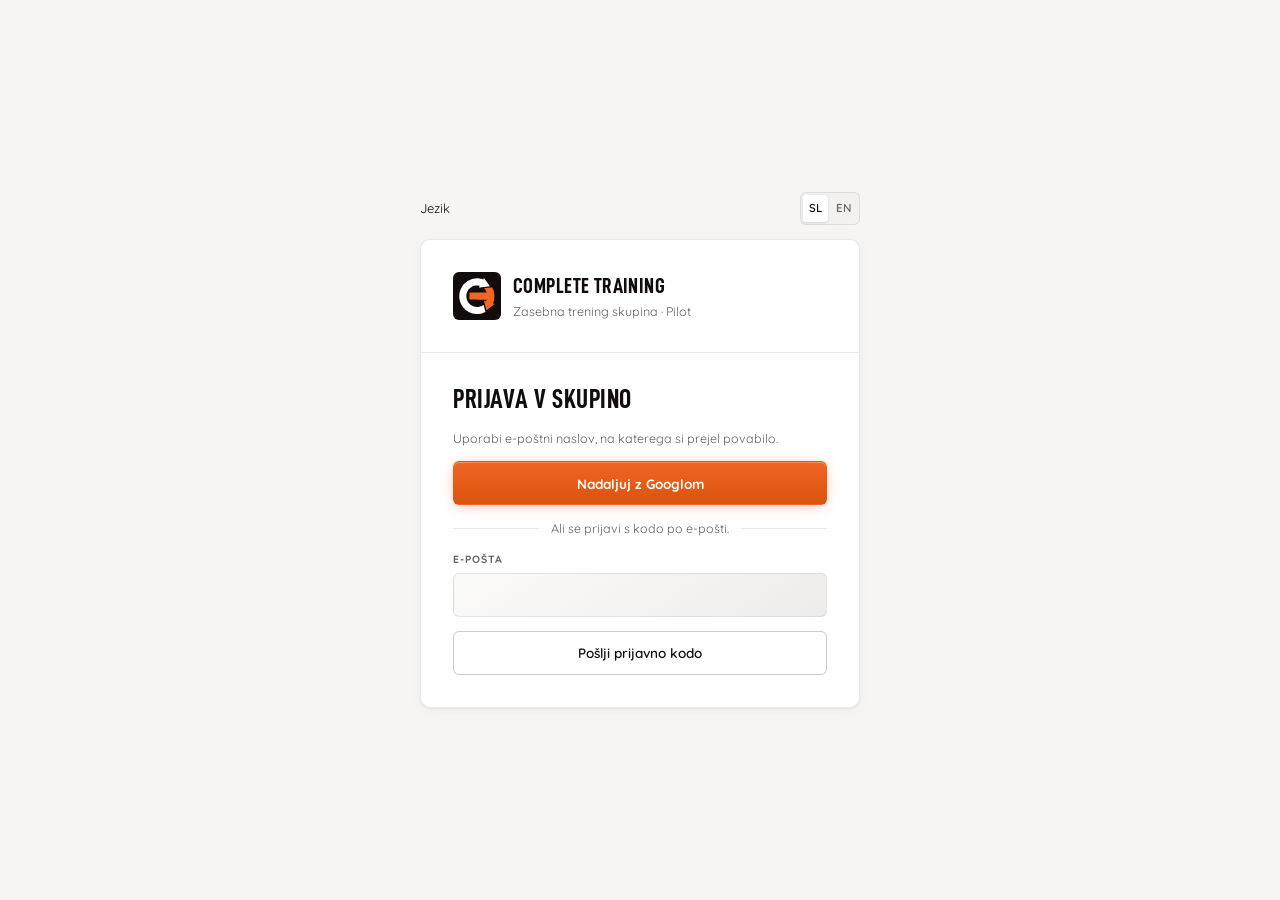
==== commit f1ede410: "Deploy 2292ee6ad1cd16fc9fe6eb0a1b21db02f7aa12fb" ====
--- a/index.html
+++ b/index.html
@@ -12,9 +12,17 @@
     <meta name="apple-mobile-web-app-title" content="Complete" />
     <meta name="apple-mobile-web-app-status-bar-style" content="black-translucent" />
     <meta name="description" content="Complete Training athlete app" />
+    <!-- Link preview when the app's address is shared. Scrapers need an absolute URL. -->
+    <meta property="og:type" content="website" />
+    <meta property="og:title" content="Complete Training" />
+    <meta property="og:description" content="Complete Training athlete app" />
+    <meta property="og:image" content="https://jg2194.github.io/complete-training-app/og.png" />
+    <meta property="og:image:width" content="1200" />
+    <meta property="og:image:height" content="630" />
+    <meta name="twitter:card" content="summary_large_image" />
     <title>Complete Training</title>
-    <script type="module" crossorigin src="./assets/index-D0rD8BXr.js"></script>
-    <link rel="stylesheet" crossorigin href="./assets/index-D69EIisM.css">
+    <script type="module" crossorigin src="./assets/index-BViBZnsn.js"></script>
+    <link rel="stylesheet" crossorigin href="./assets/index-D5gV66sr.css">
   <link rel="manifest" href="./manifest.webmanifest"></head>
   <body>
     <div id="root"></div>
--- a/assets/index-D5gV66sr.css
+++ b/assets/index-D5gV66sr.css
@@ -0,0 +1 @@
+@font-face{font-family:Quicksand;font-style:normal;font-display:swap;font-weight:400;src:url(./quicksand-vietnamese-400-normal-CYVZRxRj.woff2) format("woff2"),url(./quicksand-vietnamese-400-normal-D4WCpyCa.woff) format("woff");unicode-range:U+0102-0103,U+0110-0111,U+0128-0129,U+0168-0169,U+01A0-01A1,U+01AF-01B0,U+0300-0301,U+0303-0304,U+0308-0309,U+0323,U+0329,U+1EA0-1EF9,U+20AB}@font-face{font-family:Quicksand;font-style:normal;font-display:swap;font-weight:400;src:url(./quicksand-latin-ext-400-normal-BdPaGDPN.woff2) format("woff2"),url(./quicksand-latin-ext-400-normal-BzqwlOho.woff) format("woff");unicode-range:U+0100-02BA,U+02BD-02C5,U+02C7-02CC,U+02CE-02D7,U+02DD-02FF,U+0304,U+0308,U+0329,U+1D00-1DBF,U+1E00-1E9F,U+1EF2-1EFF,U+2020,U+20A0-20AB,U+20AD-20C0,U+2113,U+2C60-2C7F,U+A720-A7FF}@font-face{font-family:Quicksand;font-style:normal;font-display:swap;font-weight:400;src:url(./quicksand-latin-400-normal-BSDtH9U0.woff2) format("woff2"),url(./quicksand-latin-400-normal-BqXBKzPR.woff) format("woff");unicode-range:U+0000-00FF,U+0131,U+0152-0153,U+02BB-02BC,U+02C6,U+02DA,U+02DC,U+0304,U+0308,U+0329,U+2000-206F,U+20AC,U+2122,U+2191,U+2193,U+2212,U+2215,U+FEFF,U+FFFD}@font-face{font-family:Quicksand;font-style:normal;font-display:swap;font-weight:500;src:url(./quicksand-vietnamese-500-normal-CMA0PiFa.woff2) format("woff2"),url(./quicksand-vietnamese-500-normal-DdPH4leT.woff) format("woff");unicode-range:U+0102-0103,U+0110-0111,U+0128-0129,U+0168-0169,U+01A0-01A1,U+01AF-01B0,U+0300-0301,U+0303-0304,U+0308-0309,U+0323,U+0329,U+1EA0-1EF9,U+20AB}@font-face{font-family:Quicksand;font-style:normal;font-display:swap;font-weight:500;src:url(./quicksand-latin-ext-500-normal-Rkq3IeWS.woff2) format("woff2"),url(./quicksand-latin-ext-500-normal-BlYHgpcu.woff) format("woff");unicode-range:U+0100-02BA,U+02BD-02C5,U+02C7-02CC,U+02CE-02D7,U+02DD-02FF,U+0304,U+0308,U+0329,U+1D00-1DBF,U+1E00-1E9F,U+1EF2-1EFF,U+2020,U+20A0-20AB,U+20AD-20C0,U+2113,U+2C60-2C7F,U+A720-A7FF}@font-face{font-family:Quicksand;font-style:normal;font-display:swap;font-weight:500;src:url(./quicksand-latin-500-normal-_DbwbYKP.woff2) format("woff2"),url(./quicksand-latin-500-normal-7J1fbcAD.woff) format("woff");unicode-range:U+0000-00FF,U+0131,U+0152-0153,U+02BB-02BC,U+02C6,U+02DA,U+02DC,U+0304,U+0308,U+0329,U+2000-206F,U+20AC,U+2122,U+2191,U+2193,U+2212,U+2215,U+FEFF,U+FFFD}@font-face{font-family:Quicksand;font-style:normal;font-display:swap;font-weight:600;src:url(./quicksand-vietnamese-600-normal-dD2kotB2.woff2) format("woff2"),url(./quicksand-vietnamese-600-normal-JmvBH-hY.woff) format("woff");unicode-range:U+0102-0103,U+0110-0111,U+0128-0129,U+0168-0169,U+01A0-01A1,U+01AF-01B0,U+0300-0301,U+0303-0304,U+0308-0309,U+0323,U+0329,U+1EA0-1EF9,U+20AB}@font-face{font-family:Quicksand;font-style:normal;font-display:swap;font-weight:600;src:url(./quicksand-latin-ext-600-normal-fxOF3zcr.woff2) format("woff2"),url(./quicksand-latin-ext-600-normal-BDPVAPCS.woff) format("woff");unicode-range:U+0100-02BA,U+02BD-02C5,U+02C7-02CC,U+02CE-02D7,U+02DD-02FF,U+0304,U+0308,U+0329,U+1D00-1DBF,U+1E00-1E9F,U+1EF2-1EFF,U+2020,U+20A0-20AB,U+20AD-20C0,U+2113,U+2C60-2C7F,U+A720-A7FF}@font-face{font-family:Quicksand;font-style:normal;font-display:swap;font-weight:600;src:url(./quicksand-latin-600-normal-DTBPeRoM.woff2) format("woff2"),url(./quicksand-latin-600-normal-CkxN0sDw.woff) format("woff");unicode-range:U+0000-00FF,U+0131,U+0152-0153,U+02BB-02BC,U+02C6,U+02DA,U+02DC,U+0304,U+0308,U+0329,U+2000-206F,U+20AC,U+2122,U+2191,U+2193,U+2212,U+2215,U+FEFF,U+FFFD}@font-face{font-family:Quicksand;font-style:normal;font-display:swap;font-weight:700;src:url(./quicksand-vietnamese-700-normal-5oDqeHTF.woff2) format("woff2"),url(./quicksand-vietnamese-700-normal-BsIWXrxI.woff) format("woff");unicode-range:U+0102-0103,U+0110-0111,U+0128-0129,U+0168-0169,U+01A0-01A1,U+01AF-01B0,U+0300-0301,U+0303-0304,U+0308-0309,U+0323,U+0329,U+1EA0-1EF9,U+20AB}@font-face{font-family:Quicksand;font-style:normal;font-display:swap;font-weight:700;src:url(./quicksand-latin-ext-700-normal-8b1JBoEj.woff2) format("woff2"),url(./quicksand-latin-ext-700-normal-DbLsDSEV.woff) format("woff");unicode-range:U+0100-02BA,U+02BD-02C5,U+02C7-02CC,U+02CE-02D7,U+02DD-02FF,U+0304,U+0308,U+0329,U+1D00-1DBF,U+1E00-1E9F,U+1EF2-1EFF,U+2020,U+20A0-20AB,U+20AD-20C0,U+2113,U+2C60-2C7F,U+A720-A7FF}@font-face{font-family:Quicksand;font-style:normal;font-display:swap;font-weight:700;src:url(./quicksand-latin-700-normal-Dpk7G9Y6.woff2) format("woff2"),url(./quicksand-latin-700-normal-HjJN-aaT.woff) format("woff");unicode-range:U+0000-00FF,U+0131,U+0152-0153,U+02BB-02BC,U+02C6,U+02DA,U+02DC,U+0304,U+0308,U+0329,U+2000-206F,U+20AC,U+2122,U+2191,U+2193,U+2212,U+2215,U+FEFF,U+FFFD}:root{--font: "Quicksand", system-ui, -apple-system, "Segoe UI", Roboto, sans-serif;--font-display: "D-DIN Condensed", "Quicksand", system-ui, sans-serif;--radius: 10px;--radius-sm: 6px;--nav-h: 58px;--accent: #f26522;--accent-strong: #ff8a52;--accent-hi: #ff7a3d;--danger: #e05c5c;--ok: #3fae6d}[data-theme=light]{color-scheme:light;--bg: #f6f5f4;--bg-card: #ffffff;--bg-inset: #eeeceb;--bg-raise: #f9f8f7;--text: #120d0d;--text-dim: #66605e;--border: rgba(24, 22, 15, .09);--border-strong: rgba(24, 22, 15, .22);--accent: #d9530f;--accent-strong: #b2420a;--accent-hi: #f26522;--accent-contrast: #ffffff;--card-sheen: none;--shadow: 0 1px 2px rgba(20, 22, 28, .05), 0 2px 10px rgba(20, 22, 28, .04);--danger: #c94444;--ok: #22874f;--c-workout: #eda100;--c-food: #2483c9;--c-sleep: #1baf7a;--c-supp: #8a5027;--c-tapex: #b03a3a;--c-health: #3c5872;--c-video: #0e94a8;--stage-awake: #e34948;--stage-light: #2a78d6;--stage-rem: #e87ba4;--stage-deep: #4a3aa7;--macro-protein: #c0392b;--macro-carbs: #c9902a;--macro-fat: #0e8f9e;--series-1: #2a78d6;--series-2: #1baf7a;--series-3: #eda100;--series-4: #008300;--series-5: #4a3aa7;--series-6: #e34948;--grid: #e7e7e4;--axis-ink: #6d7078;--hrz-light: #2a78d6;--hrz-moderate: #1baf7a;--hrz-vigorous: #eda100;--hrz-peak: #c94444}[data-theme=dark]{color-scheme:dark;--bg: #0f0b0b;--bg-card: #1b1717;--bg-inset: #141010;--bg-raise: #272121;--text: #f4f1f0;--text-dim: #9b928f;--border: rgba(255, 255, 255, .085);--border-strong: rgba(255, 255, 255, .19);--accent-contrast: #ffffff;--card-sheen: linear-gradient(145deg, rgba(255, 255, 255, .045), rgba(255, 255, 255, .012) 28%, transparent 58%), linear-gradient(180deg, rgba(255, 255, 255, .025), transparent 48%);--shadow: inset 0 1px 0 rgba(255, 255, 255, .045), 0 1px 2px rgba(0, 0, 0, .4), 0 14px 34px -16px rgba(0, 0, 0, .65);--c-workout: #c98500;--c-food: #2f8fd6;--c-sleep: #199e70;--c-supp: #a8683a;--c-tapex: #e05a5a;--c-health: #5a7fa0;--c-video: #35c4d9;--stage-awake: #e66767;--stage-light: #3987e5;--stage-rem: #d55181;--stage-deep: #9085e9;--macro-protein: #d9573f;--macro-carbs: #c98500;--macro-fat: #0e8f9e;--series-1: #3987e5;--series-2: #199e70;--series-3: #c98500;--series-4: #008300;--series-5: #9085e9;--series-6: #e66767;--grid: #1d2027;--axis-ink: #8d93a0;--hrz-light: #3987e5;--hrz-moderate: #199e70;--hrz-vigorous: #c98500;--hrz-peak: #e66767}*{box-sizing:border-box}html,body{margin:0;padding:0}body{font-family:var(--font);font-size:14px;line-height:1.45;background:var(--bg);color:var(--text);-webkit-font-smoothing:antialiased;overscroll-behavior:none}[data-theme=dark] body{background:radial-gradient(ellipse 760px 420px at 50% -10%,rgba(210,169,79,.045),transparent 62%),radial-gradient(ellipse 1100px 560px at 50% -12%,#151923 0%,var(--bg) 62%);background-attachment:fixed}#root{min-height:100dvh}h1,h2,h3,h4{margin:0}h2{font-family:var(--font-display);font-size:26px;font-weight:700;letter-spacing:-.02em;line-height:1.15}h3{font-family:var(--font-display);font-size:16px;font-weight:600;letter-spacing:-.01em}.stat-tile .value,.m-value,.tracked-metric-value .value,.liquid-value,.arc-cell-value,.vp-clock,.cal-day-number,.week-trend-readout,.hypnogram-scrub-readout,.period-nav .label,.tapex-readcell .v{font-family:var(--font-display)}p{margin:0}a{color:var(--accent-strong);text-decoration:none;font-weight:500}a:hover{text-decoration:underline}button{font:inherit;cursor:pointer;border:none;background:none;color:inherit;padding:0}button,.nav-item,a{transition:background-color .15s ease,color .15s ease,border-color .15s ease}:focus-visible{outline:2px solid var(--accent);outline-offset:2px}.recharts-wrapper :focus,.recharts-surface:focus{outline:none}input,select,textarea{font:inherit;color:var(--text);background-color:var(--bg-inset);background-image:linear-gradient(145deg,color-mix(in srgb,var(--bg-raise) 62%,var(--bg-card)),var(--bg-inset));border:1px solid var(--border);border-radius:var(--radius-sm);padding:10px 12px;width:100%;min-width:0;transition:border-color .15s ease,box-shadow .15s ease;box-shadow:inset 0 1px color-mix(in srgb,white 4%,transparent)}select option,select optgroup{background-color:var(--bg-card);color:var(--text)}select option:disabled{color:var(--text-dim)}select{cursor:pointer}input:focus,select:focus,textarea:focus{outline:none;border-color:color-mix(in srgb,var(--accent) 60%,var(--border-strong));box-shadow:0 0 0 3px color-mix(in srgb,var(--accent) 13%,transparent)}textarea{resize:vertical;min-height:64px}input[type=checkbox],input[type=radio]{width:auto}::-webkit-scrollbar{width:10px;height:10px}::-webkit-scrollbar-thumb{background:var(--border-strong);border-radius:5px;border:2px solid transparent;background-clip:padding-box}::-webkit-scrollbar-track{background:transparent}.app{display:flex;flex-direction:column;min-height:100dvh}.app-main{flex:1;width:100%;max-width:740px;margin:0 auto;padding:18px 16px calc(var(--nav-h) + env(safe-area-inset-bottom,0px) + 24px);overflow-x:hidden}.app-main-swipe{min-height:100%}.app-header{position:sticky;top:0;z-index:20;background:color-mix(in srgb,var(--bg) 80%,transparent);backdrop-filter:blur(20px) saturate(1.4);-webkit-backdrop-filter:blur(20px) saturate(1.4);border-bottom:1px solid var(--border);padding-top:env(safe-area-inset-top,0px)}.app-header-inner{max-width:740px;margin:0 auto;display:flex;align-items:center;justify-content:space-between;gap:8px;padding:4px 12px}.app-title{font-family:var(--font-display);font-size:15.5px;font-weight:700;letter-spacing:.01em;display:flex;align-items:center;gap:7px}.app-title .logo-mark{display:inline-flex}.app-title .logo-mark img{display:block}.logo-mark img{filter:grayscale(1) sepia(1) saturate(2.6) hue-rotate(-12deg) brightness(1.12)}[data-theme=light] .logo-mark img{filter:grayscale(1) sepia(1) saturate(3) hue-rotate(-10deg) brightness(.72)}.page-head h2{margin-bottom:1px}.page-sub{font-size:12.5px;color:var(--text-dim)}.nav{position:fixed;bottom:0;left:0;right:0;z-index:30;display:flex;background:var(--bg-card);background:color-mix(in srgb,var(--bg) 76%,transparent);backdrop-filter:blur(24px) saturate(1.4);-webkit-backdrop-filter:blur(24px) saturate(1.4);border-top:1px solid var(--border);padding-bottom:env(safe-area-inset-bottom,0px)}.nav-item{position:relative;flex:1;display:flex;flex-direction:column;align-items:center;gap:2px;padding:10px 0 7px;font-size:10.5px;font-weight:600;letter-spacing:.03em;color:var(--text-dim);-webkit-tap-highlight-color:transparent}.nav-item svg{width:21px;height:21px;transition:transform .15s ease,filter .2s ease}.nav-item:active svg{transform:scale(.88)}.nav-item:before{content:"";position:absolute;top:-1px;left:50%;width:24px;height:3px;border-radius:0 0 3px 3px;background:var(--accent);transform:translate(-50%) scaleX(0);transition:transform .25s cubic-bezier(.22,1,.36,1)}.nav-item.active{color:var(--accent-strong)}.nav-item.active:before{transform:translate(-50%) scaleX(1)}.nav-item.active svg{filter:drop-shadow(0 0 8px color-mix(in srgb,var(--accent) 55%,transparent))}.nav-settings,.nav-guide{display:none}@media(min-width:840px){.app{flex-direction:row}.app-header{display:none}.nav{position:sticky;inset:0 auto auto;flex-direction:column;justify-content:flex-start;width:216px;height:100dvh;background:var(--bg);backdrop-filter:none;-webkit-backdrop-filter:none;border-top:none;border-right:1px solid var(--border);padding:20px 12px;gap:2px}.nav-item{flex:none;flex-direction:row;gap:12px;font-size:13.5px;font-weight:600;padding:10px 12px;border-radius:var(--radius-sm)}.nav-item svg{width:19px;height:19px}.nav-item:before{display:none}.nav-item.active svg{filter:none}.nav-item:hover{background:var(--bg-card);color:var(--text)}.nav-item.active{background:var(--bg-card);color:var(--accent-strong)}.nav-settings{display:flex;margin-top:auto}.nav-sync{margin-top:auto;color:var(--accent-strong)}.nav-guide{display:flex;margin-top:auto}.nav-sync~.nav-guide,.nav-guide+.nav-guide{margin-top:0}.nav-sync+.nav-settings,.nav-guide+.nav-settings{margin-top:0}.app-body{flex:1;min-width:0}.app-main{padding:28px 24px 48px}}@media(max-width:839.9px){.app-body{display:contents}}.nav-brand{font-family:var(--font-display);font-weight:700;font-size:15.5px;letter-spacing:.01em;padding:2px 12px 18px;display:none;align-items:center;gap:8px}@media(min-width:840px){.nav-brand{display:flex}}.nav-brand .logo-mark{display:inline-flex}.nav-brand .logo-mark img{display:block}.card{background-color:var(--bg-card);background-image:var(--card-sheen);border:1px solid var(--border);border-radius:var(--radius);padding:16px;box-shadow:var(--shadow)}.card .card,.modal .card{background:linear-gradient(145deg,color-mix(in srgb,var(--bg-raise) 62%,var(--bg-card)),var(--bg-card) 68%);border-color:color-mix(in srgb,var(--border-strong) 64%,transparent);box-shadow:inset 0 1px color-mix(in srgb,white 4%,transparent);border-radius:var(--radius-sm)}.stack{display:flex;flex-direction:column;gap:14px}.row{display:flex;align-items:center;gap:8px}.row-between{display:flex;align-items:center;justify-content:space-between;gap:8px}.train-head{flex-wrap:nowrap}.wrap{flex-wrap:wrap}.grow{flex:1;min-width:0}.section-title{font-size:10.5px;font-weight:700;text-transform:uppercase;letter-spacing:.13em;color:var(--text-dim);display:flex;align-items:center;gap:8px}.section-dot{width:7px;height:7px;border-radius:50%;flex-shrink:0}.list-item{display:flex;align-items:flex-start;gap:10px;padding:12px 0;border-bottom:1px solid var(--border)}.list-item:last-child{border-bottom:none;padding-bottom:2px}.meal-card{flex-direction:column;gap:8px}.meal-card>.grow{width:100%}.meal-card-actions{display:flex;align-items:center;flex-wrap:wrap;gap:8px;width:100%}.meal-card-actions .meal-copy-today{min-height:34px;margin-inline-end:auto}.meal-copy-error{color:var(--danger);margin:0}.muted{color:var(--text-dim)}.small{font-size:12.5px}.mono{font-variant-numeric:tabular-nums}.empty{color:var(--text-dim);font-size:13px;padding:10px 0 4px}.note{border-left:2px solid var(--border-strong);padding-left:9px;font-style:italic}.coach-workout-notes{white-space:pre-wrap;overflow-wrap:anywhere}@media(max-width:700px){.app-main:has(.train-screen){padding-top:8px}.train-screen{gap:6px}.train-head h2{display:none}.train-head .seg{flex:1}.train-screen .seg button{padding:5px 6px}.train-screen .btn-sm{min-height:34px}.train-screen button.chip{padding-block:5px}.train-screen .period-nav .label{min-height:30px}.train-screen .set-row-handle{padding:6px}.train-screen .card{padding:8px}.train-screen .empty{padding:4px 0}.workout-vitals .field{flex-direction:row;align-items:center;gap:6px}.workout-vitals .field>label{flex:none;max-width:56px;line-height:1.1}.workout-vitals .gesture-field{flex:1;flex-direction:row;gap:3px;min-width:0;padding:0 6px}.workout-vitals .gf-unit{margin:0}.workout-quick{flex-wrap:nowrap;overflow-x:auto;scrollbar-width:none}.workout-quick::-webkit-scrollbar{display:none}.workout-quick>*{flex-shrink:0}.workout-editor textarea.ex-name{padding:4px 8px}}.btn{display:inline-flex;align-items:center;justify-content:center;gap:6px;padding:10px 16px;border-radius:var(--radius-sm);font-weight:600;font-size:13.5px;background:transparent;border:1px solid var(--border-strong);color:var(--text);white-space:nowrap;transition:background-color .15s ease,border-color .15s ease,transform .1s ease,filter .15s ease}.btn:hover{background:var(--bg-raise);border-color:color-mix(in srgb,var(--accent) 55%,var(--border-strong))}.btn:active{transform:scale(.985)}.btn-primary{background:linear-gradient(180deg,var(--accent-hi),var(--accent));border-color:transparent;color:var(--accent-contrast);font-weight:700;box-shadow:inset 0 1px #ffffff47,0 2px 14px -4px color-mix(in srgb,var(--accent) 60%,transparent)}.btn-primary:hover{background:linear-gradient(180deg,var(--accent-hi),var(--accent));filter:brightness(1.05)}.btn-danger{color:var(--danger);border-color:color-mix(in srgb,var(--danger) 55%,transparent);background:transparent}.btn-danger:hover{background:color-mix(in srgb,var(--danger) 10%,transparent)}.btn-sm{padding:5px 11px;font-size:12.5px}.btn-block{width:100%}.btn:disabled{opacity:.45;cursor:default}.supp-day-actions{margin-block:12px}.supp-day-toolbar{display:flex;flex-wrap:wrap;gap:8px}.supp-day-toolbar .btn{min-height:44px}.supp-day-toolbar .btn-danger{margin-inline-start:auto}.supp-day-status{margin-block:8px 0}.supp-day-error{color:var(--danger)}.icon-btn{display:inline-flex;align-items:center;justify-content:center;width:34px;height:34px;border-radius:var(--radius-sm);border:1px solid var(--border);color:var(--text-dim);background:color-mix(in srgb,var(--bg-raise) 40%,transparent);box-shadow:inset 0 1px color-mix(in srgb,white 4%,transparent)}.icon-btn:hover{background:var(--bg-raise);border-color:var(--accent);color:var(--text)}.icon-btn:active{transform:scale(.94)}.seg{display:flex;background:color-mix(in srgb,var(--bg-inset) 75%,var(--bg-card));border:1px solid var(--border);border-radius:var(--radius-sm);padding:2px;gap:2px}.seg button{flex:1;padding:5px 8px;border-radius:4px;font-size:12.5px;font-weight:600;color:var(--text-dim)}.seg button:hover{color:var(--text)}.seg button.active{background:var(--bg-raise);color:var(--text);box-shadow:inset 0 1px #ffffff0d,0 1px 4px #00000040}[data-theme=light] .seg button.active{background:#fff;box-shadow:0 1px 3px #14161c1f}.seg-sm{padding:2px}.seg-sm button{padding:5px 6px;font-size:11.5px}.opt-list{display:flex;flex-direction:column;gap:8px}.opt{display:flex;align-items:center;gap:12px;width:100%;text-align:left;padding:12px 14px;border:1px solid var(--border);border-radius:var(--radius-sm);background:color-mix(in srgb,var(--bg-raise) 45%,var(--bg-card));color:var(--text)}.opt:hover{border-color:var(--accent)}.opt.active{border-color:var(--accent-strong);background:color-mix(in srgb,var(--accent) 12%,transparent)}.opt-dot{flex:none;width:18px;height:18px;border-radius:50%;border:2px solid var(--border);display:grid;place-items:center}.opt.active .opt-dot{border-color:var(--accent-strong)}.opt.active .opt-dot:after{content:"";width:9px;height:9px;border-radius:50%;background:var(--accent-strong)}.opt-label{font-size:15px;font-weight:600}.opt-hint{display:block;margin-top:2px;font-size:12px;color:var(--text-dim)}.x-scroll{overflow-x:auto;overscroll-behavior-x:contain;-webkit-overflow-scrolling:touch}.delta-table{width:100%;border-collapse:collapse;font-size:13px}.delta-table th,.delta-table td{padding:5px 9px;text-align:left;border-bottom:1px solid var(--border);white-space:nowrap}.delta-table th{color:var(--text-dim);font-weight:600;font-size:11px;text-transform:uppercase;letter-spacing:.03em}.delta-table td.num,.delta-table th.num{text-align:right}.delta-table tbody tr:last-child td{border-bottom:none}.delta-table tbody tr:hover{background:var(--bg-inset)}.delta-linklike{background:none;border:none;color:var(--accent-strong);cursor:pointer;padding:0;font:inherit}.delta-linklike:hover{text-decoration:underline}.workout-day-card{background:var(--bg);border:none;box-shadow:none}.workout-editor{position:relative;background:var(--bg-card);background-image:var(--card-sheen);border:1px solid var(--border);box-shadow:var(--shadow);overflow:hidden}.workout-editor:before{content:"";position:absolute;inset:0 auto 0 0;width:3px;background:linear-gradient(180deg,var(--c-workout),color-mix(in srgb,var(--c-workout) 20%,transparent))}.workout-editor .exercise-card{background:linear-gradient(145deg,var(--bg-raise),var(--bg-card));border:1px solid var(--border);border-radius:var(--radius-sm);box-shadow:inset 0 1px #ffffff06}.workout-editor .exercise-card:focus-within{border-color:color-mix(in srgb,var(--c-workout) 45%,var(--border))}.workout-editor .training-plan-panel{background:color-mix(in srgb,var(--c-workout) 8%,var(--bg-inset));border:1px solid color-mix(in srgb,var(--c-workout) 22%,transparent);border-radius:var(--radius-sm);box-shadow:none}.workout-editor .section-title{color:var(--text);opacity:.92}.workout-editor .field>label{color:var(--text-dim)}.workout-editor .card:not(.exercise-card):not(.training-plan-panel){background:linear-gradient(145deg,var(--bg-raise),var(--bg-card));border:1px solid var(--border);border-radius:var(--radius-sm);box-shadow:inset 0 1px #ffffff06}.tapex-run-list{display:flex;flex-direction:column;gap:6px;margin-top:8px}.tapex-run-row{width:100%;display:flex;align-items:center;gap:10px;padding:12px 0;border-bottom:1px solid var(--border);text-align:left;cursor:pointer}.tapex-run-row:last-child{border-bottom:0}.tapex-run-identity{flex:1;min-width:0}.tapex-run-compact{margin-top:3px}.tapex-run-results{display:none}.tapex-runs-section{padding:12px}.tapex-runs-actions{display:flex;align-items:center;gap:8px}.desktop-app .tapex-runs-section{padding:18px!important;border:1px solid color-mix(in srgb,var(--c-tapex) 24%,var(--border))!important;border-radius:12px!important;background:radial-gradient(circle at 10% 0%,color-mix(in srgb,var(--c-tapex) 9%,transparent),transparent 34%),linear-gradient(145deg,color-mix(in srgb,var(--bg-raise) 72%,var(--bg-card)),var(--bg-card))!important;box-shadow:inset 0 1px #ffffff0e,0 18px 40px -28px #000c!important}.desktop-app .tapex-workout-overview{width:100%;padding:0;border-bottom:0}.desktop-app .tapex-runs-section-flat{padding:0!important;border:0!important;border-radius:0!important;background:none!important;box-shadow:none!important}.desktop-app .tapex-run-list{gap:10px;margin-top:14px}.desktop-app .tapex-run-row{position:relative;display:grid;grid-template-columns:minmax(190px,.8fr) minmax(430px,1.65fr) 18px;min-height:82px;gap:22px;padding:14px 18px 14px 22px;overflow:hidden;border:1px solid var(--border);border-radius:10px;background:linear-gradient(105deg,color-mix(in srgb,var(--c-tapex) 7%,transparent),transparent 32%),color-mix(in srgb,var(--bg-card) 84%,var(--bg-raise));box-shadow:inset 0 1px #ffffff0b,0 10px 24px -20px #000000e6;transition:border-color .16s ease,background-color .16s ease,transform .16s ease,box-shadow .16s ease}.desktop-app .tapex-run-row:before{content:"";position:absolute;inset:0 auto 0 0;width:3px;background:linear-gradient(180deg,var(--c-tapex),color-mix(in srgb,var(--accent) 60%,var(--c-tapex)));box-shadow:0 0 16px color-mix(in srgb,var(--c-tapex) 40%,transparent)}.desktop-app .tapex-run-row:hover{transform:translateY(-1px);border-color:color-mix(in srgb,var(--c-tapex) 34%,var(--border-strong));background-color:var(--bg-raise);box-shadow:inset 0 1px #fff1,0 15px 28px -20px #000000e6}.desktop-app .tapex-run-identity strong{font-family:var(--font-display);font-size:17px;letter-spacing:-.01em}.desktop-app .tapex-run-compact{display:none}.desktop-app .tapex-run-results{display:grid;grid-template-columns:repeat(3,minmax(115px,1fr));align-items:stretch}.desktop-app .tapex-run-metric{display:flex;flex-direction:column;justify-content:center;gap:3px;min-width:0;padding:0 22px;border-left:1px solid var(--border)}.desktop-app .tapex-run-metric-label{color:var(--text-dim);font-size:9.5px;font-weight:700;letter-spacing:.11em;text-transform:uppercase}.desktop-app .tapex-run-metric strong{font-family:var(--font-display);font-size:18px;font-variant-numeric:tabular-nums;white-space:nowrap}.type-rename{width:100%;font-family:var(--font-display);font-size:16px;font-weight:700;border:1px solid var(--c-workout);border-radius:var(--radius-sm);background:var(--bg-inset)}textarea.ex-name{field-sizing:content;resize:none;min-height:0;line-height:1.35;font-weight:600;overflow:hidden}@keyframes tap-bump{0%{transform:scale(1) rotate(0)}35%{transform:scale(1.16) rotate(-3deg)}70%{transform:scale(1.05) rotate(2deg)}to{transform:scale(1) rotate(0)}}.tap-bump{animation:tap-bump .22s ease-out}.gesture-field{display:flex;flex-direction:column;align-items:center;justify-content:center;width:46px;flex-shrink:0;padding:4px 2px 3px;background:var(--bg-raise);border:1px solid var(--border-strong);border-radius:var(--radius-sm);touch-action:none;-webkit-user-select:none;user-select:none}.gesture-field input{border:none;background:transparent;padding:0;width:100%;text-align:center;font-family:var(--font-display);font-size:15.5px;font-weight:700;font-variant-numeric:tabular-nums;color:var(--text);pointer-events:none}.gesture-field.gf-editing input{pointer-events:auto}.gesture-field.gf-inline{flex:1 1 52px;width:auto;min-width:0;height:34px;flex-direction:row;gap:3px;padding:0 6px}.gf-inline input{flex:1 1 0;width:0;min-width:0;text-align:right;font-size:14px}.gf-inline .gf-unit{flex:none;margin:0;font-size:10.5px;white-space:nowrap}.gf-unit{font-size:9.5px;color:var(--text-dim);letter-spacing:.02em;margin-top:1px}.gesture-field.gf-up{border-color:var(--c-workout);box-shadow:inset 0 3px 0 0 var(--c-workout)}.gesture-field.gf-right{border-color:var(--c-food);box-shadow:inset -3px 0 0 0 var(--c-food)}.gesture-field.gf-left{border-color:var(--c-workout);box-shadow:inset 3px 0 0 0 var(--c-workout)}.gesture-field.gf-down{border-color:var(--ok);box-shadow:inset 0 -3px 0 0 var(--ok)}.gesture-field.gf-reset{border-color:var(--danger);background:color-mix(in srgb,var(--danger) 30%,var(--bg-inset))}.set-row{will-change:transform,opacity,filter}.set-row-handle{flex-shrink:0;font-size:11px;font-weight:700;text-transform:uppercase;letter-spacing:.06em;color:var(--c-workout);background:color-mix(in srgb,var(--c-workout) 14%,transparent);border:1px solid color-mix(in srgb,var(--c-workout) 28%,transparent);border-radius:var(--radius-sm);padding:4px 6px;touch-action:none;-webkit-user-select:none;user-select:none;cursor:grab}.band-chip{display:inline-flex;align-items:center;gap:6px;flex-shrink:0;padding:8px 9px;font-family:var(--font-display);font-size:13px;font-weight:700;font-variant-numeric:tabular-nums;color:var(--text);background:var(--bg-raise);border:1px solid var(--border-strong);border-radius:var(--radius-sm)}.band-chip:hover{border-color:var(--accent)}.band-swatch{width:15px;height:15px;border-radius:4px;border:1px solid rgba(255,255,255,.55);box-shadow:0 0 0 1px #00000059;flex-shrink:0}[data-theme=light] .band-swatch{border-color:#00000059;box-shadow:none}.band-chip-add{color:var(--text-dim);justify-content:center;width:34px}.period-nav{display:flex;align-items:center;justify-content:space-between;gap:8px}.period-nav .label{font-weight:700;font-size:15px;letter-spacing:-.01em;text-align:center;flex:1}.field{display:flex;flex-direction:column;gap:6px}.field>label{font-size:10.5px;font-weight:700;text-transform:uppercase;letter-spacing:.1em;color:var(--text-dim)}.field-row{display:flex;gap:10px}.field-row>.field{flex:1}.range-field{text-align:left;background:linear-gradient(180deg,color-mix(in srgb,var(--bg-raise) 88%,transparent),var(--bg-card));border:1px solid var(--border);border-radius:var(--radius-sm);padding:10px 12px}.range-field:hover{border-color:var(--border-strong)}.range-field span{font-size:13.5px;color:var(--text);gap:8px}.range-field svg{color:var(--text-dim);flex-shrink:0}.modal-overlay{position:fixed;inset:0;z-index:100;background:#0405088c;backdrop-filter:blur(8px);-webkit-backdrop-filter:blur(8px);display:flex;align-items:flex-end;justify-content:center}.modal{position:relative;background-color:var(--bg-card);background-image:var(--card-sheen);border:1px solid var(--border-strong);border-bottom:none;border-radius:var(--radius) var(--radius) 0 0;width:100%;max-width:640px;max-height:92dvh;display:flex;flex-direction:column}.modal-lg{max-width:1200px}.modal:before{content:"";position:absolute;top:8px;left:50%;transform:translate(-50%);width:36px;height:4px;border-radius:2px;background:var(--border-strong)}.modal-head{display:flex;align-items:center;justify-content:space-between;padding:22px 18px 10px}.modal-head h3{font-size:17px}.modal-body{padding:6px 18px calc(18px + env(safe-area-inset-bottom,0px));overflow-y:auto;min-height:0;overscroll-behavior:contain;display:flex;flex-direction:column;gap:14px}.modal-submit-sticky{position:sticky;bottom:0;z-index:1;margin:0 -18px;padding:10px 18px calc(10px + env(safe-area-inset-bottom,0px));background:var(--bg-card);box-shadow:0 -8px 14px -6px #00000059}@media(min-width:840px){.modal-overlay{align-items:center;padding:24px}.modal{border-radius:var(--radius);border-bottom:1px solid var(--border);max-height:86vh}.modal:before{display:none}.modal-head{padding-top:16px}.modal-lg{width:94vw;max-width:1200px;max-height:92vh}}.select-trigger{display:flex;align-items:center;justify-content:space-between;gap:8px;width:100%;text-align:left;font:inherit;font-weight:600;color:var(--text);background:color-mix(in srgb,var(--bg-raise) 48%,var(--bg-card));border:1px solid var(--border);border-radius:var(--radius-sm);padding:10px 12px}.select-trigger:hover{border-color:var(--accent)}.select-trigger-chevron{color:var(--text-dim);display:inline-flex;transform:rotate(90deg);flex-shrink:0}.choice-list{display:flex;flex-direction:column}.choice-group-label{font-size:11px;font-weight:700;text-transform:uppercase;letter-spacing:.08em;color:var(--text-dim);padding:14px 4px 6px}.choice-group-label:first-child{padding-top:4px}.choice-row{display:flex;align-items:center;justify-content:space-between;gap:10px;width:100%;text-align:left;font:inherit;padding:12px 8px;border-radius:var(--radius-sm);color:var(--text);border-bottom:1px solid var(--border)}.choice-row:last-child{border-bottom:none}.choice-row:hover{background:var(--bg-raise)}.choice-row.active{color:var(--accent-strong);font-weight:600}.choice-row.active svg{color:var(--accent-strong)}.chip{display:inline-flex;align-items:center;gap:5px;font-size:11.5px;font-weight:600;border-radius:var(--radius-sm);padding:3px 9px;background:var(--bg-inset);border:1px solid var(--border);color:var(--text-dim);white-space:nowrap;font-variant-numeric:tabular-nums}.chip:hover{border-color:var(--border-strong)}.card .chip{background:var(--bg-inset)}.chip-accent{color:var(--accent-strong);background:color-mix(in srgb,var(--accent) 13%,transparent);border-color:color-mix(in srgb,var(--accent) 26%,transparent)}.chip.chip-danger,.card .chip.chip-danger{color:var(--danger);background:color-mix(in srgb,var(--danger) 12%,transparent);border-color:color-mix(in srgb,var(--danger) 45%,transparent)}.chip.chip-danger:hover{border-color:var(--danger)}.chip.chip-active,.card .chip.chip-active{color:var(--accent-contrast);background:var(--accent);border-color:var(--accent)}.portion-slider{margin-top:14px}.portion-slider input[type=range]{width:100%;display:block}.portion-slider-value{font-family:var(--font-display);font-size:17px;font-weight:700;color:var(--accent-strong)}.meal-summary{border-color:var(--border-strong)}.portion-chips{gap:6px;margin-top:8px}.portion-chips .chip{min-width:44px;padding-block:5px;justify-content:center}.line-portion{display:grid;grid-template-columns:85% 15%;align-items:center;margin:2px -10px 0 0}.food-line .line-portion{margin-right:-12px}.line-portion input[type=range]{width:100%;min-width:0;height:26px;margin:0;background-color:transparent;box-shadow:none}.line-portion input[type=range]::-webkit-slider-runnable-track{height:6px;border-radius:3px;background-color:var(--border-strong)}.line-portion input[type=range]::-webkit-slider-thumb{margin-top:-6px}.line-portion .mono{justify-self:center;font-size:14px;font-weight:700;color:var(--text-dim)}.line-portion.is-changed .mono{color:var(--accent-strong)}.food-lines{margin-top:12px}.food-line{padding:8px 0;border-top:1px solid var(--border)}.food-line:last-child{padding-bottom:0}.food-line-name{min-width:0;display:-webkit-box;-webkit-box-orient:vertical;-webkit-line-clamp:2;line-clamp:2;overflow:hidden}.food-line-kcal{flex-shrink:0}.select-trigger-inline{width:auto;font-size:12.5px;font-weight:600;padding:6px 10px;min-height:0}.stat-grid{display:grid;grid-template-columns:repeat(auto-fit,minmax(126px,1fr));gap:10px}.stat-tile{background-color:var(--bg-card);background-image:var(--card-sheen);border:1px solid var(--border);border-radius:var(--radius);padding:14px;box-shadow:var(--shadow)}.stat-tile .value{font-size:26px;font-weight:700;letter-spacing:-.01em;font-variant-numeric:tabular-nums;line-height:1.15}.stat-tile .label{font-size:10px;font-weight:600;text-transform:uppercase;letter-spacing:.1em;color:var(--text-dim);margin-top:4px}.card .stat-tile{background:transparent;border:none;border-radius:0;padding:2px 0;box-shadow:none}.stat-tile-trend{margin-top:8px}.zone-bar+.zone-bar{margin-top:16px}.zone-bar-title{display:block;font-size:10.5px;font-weight:600;text-transform:uppercase;letter-spacing:.06em;color:var(--text-dim);margin-bottom:7px}.zone-bar-track{display:flex;height:8px;border-radius:4px;overflow:hidden;background:var(--bg-inset);gap:2px}.zone-bar-seg{height:100%}.zone-bar-split{position:absolute;top:-1px;bottom:-1px;width:3px;margin-left:-1.5px;border-radius:1px;background:var(--bg-card);box-shadow:0 0 0 1px var(--border);pointer-events:none}.zone-bar-legend{display:flex;flex-wrap:wrap;gap:5px 16px;margin-top:8px}.zone-bar-item{display:inline-flex;align-items:center;gap:6px;font-size:12px;color:var(--text-dim)}.zone-bar-item b{color:var(--text);font-weight:700;font-variant-numeric:tabular-nums}.zone-bar-swatch{width:8px;height:8px;border-radius:2px;flex-shrink:0}.tube-card-frame{position:relative}.tube-card-frame svg{display:block;width:100%;aspect-ratio:420 / 330;margin-top:-16%;margin-bottom:-9%}.liquid-wrap{display:flex;flex-direction:column;align-items:center;gap:8px;flex-shrink:0}.liquid-gauge{position:relative}.liquid-progress{filter:drop-shadow(0 2px 3px rgba(0,0,0,.16))}.liquid-value{position:absolute;inset:0;display:flex;align-items:center;justify-content:center;font-size:26px;font-weight:700;letter-spacing:-.02em;font-variant-numeric:tabular-nums;color:var(--text)}.ring-label{font-size:10px;font-weight:600;text-transform:uppercase;letter-spacing:.07em;color:var(--text-dim);text-align:center}.tracked-metric-value{flex-shrink:0;min-width:92px}.tracked-metric-value .value{font-size:25px;font-weight:700;letter-spacing:-.01em;font-variant-numeric:tabular-nums;line-height:1.15}.week-trend{display:flex;flex-direction:column;gap:4px}.week-trend-labels{display:flex;justify-content:space-between;padding:0 2px;font-size:10.5px;font-weight:600;color:var(--text-dim)}.week-trend-today{display:inline-flex;align-items:center;justify-content:center;width:16px;height:16px;margin-top:-3px;border-radius:50%;background:var(--bg-inset);color:var(--text)}.week-trend-svg{touch-action:none;cursor:pointer}.week-trend-active{color:var(--text);font-weight:800}.week-trend-readout{text-align:center;font-weight:700;margin-top:2px}.hero-flex{display:flex;align-items:center;gap:22px}.hero-stats{flex:1;display:grid;grid-template-columns:repeat(2,1fr);gap:12px 16px;min-width:0}@media(min-width:560px){.hero-stats{grid-template-columns:repeat(3,1fr)}}.hero-stats-stack{display:flex;flex-direction:column;gap:10px}@keyframes hero-stat-in{0%{opacity:0;transform:translateY(6px)}to{opacity:1;transform:translateY(0)}}.hero-stats-stack>.stat-tile{animation:hero-stat-in .42s cubic-bezier(.22,1,.36,1) both}.hero-stats-stack>.stat-tile:nth-child(1){animation-delay:60ms}.hero-stats-stack>.stat-tile:nth-child(2){animation-delay:.14s}.hero-stats-stack>.stat-tile:nth-child(3){animation-delay:.22s}@keyframes hero-trend-in{0%{opacity:0}to{opacity:1}}.today-hero .stat-tile-trend svg{animation:hero-trend-in .5s ease-out both;animation-delay:.38s}@media(prefers-reduced-motion:reduce){.hero-stats-stack>.stat-tile,.today-hero .stat-tile-trend svg{animation:none}}.delta{display:block;font-size:11.5px;font-weight:700;margin-top:2px;letter-spacing:0;white-space:nowrap}.today-hero{position:relative;overflow:hidden;padding:20px 16px;text-decoration:none;color:inherit;display:block;border-color:color-mix(in srgb,var(--hero-glow, var(--accent)) 24%,var(--border))}.today-hero:hover{text-decoration:none}.today-hero:before{content:"";position:absolute;inset:0;background:radial-gradient(circle at 18% 22%,color-mix(in srgb,var(--hero-glow, var(--accent)) 20%,transparent),transparent 65%);pointer-events:none}.today-hero>*{position:relative}.metric-strip{display:flex;background-color:var(--bg-card);background-image:var(--card-sheen);border:1px solid var(--border);border-radius:var(--radius);padding:14px 4px;box-shadow:var(--shadow);text-decoration:none;color:inherit}.metric-strip:hover{text-decoration:none;background-color:var(--bg-raise)}.metric{flex:1;display:flex;flex-direction:column;align-items:center;gap:3px;border-left:1px solid var(--border);min-width:0}.metric:first-child{border-left:none}.m-value{font-size:22px;font-weight:700;letter-spacing:-.01em;font-variant-numeric:tabular-nums;line-height:1.1}.m-label{font-size:9.5px;font-weight:600;text-transform:uppercase;letter-spacing:.1em;color:var(--text-dim)}.hypnogram{display:flex;flex-direction:column;gap:7px}.hypnogram-lanes{display:flex;flex-direction:column;gap:7px;touch-action:none;cursor:pointer}.hypnogram-lane{display:grid;grid-template-columns:48px 1fr;align-items:center;gap:10px}.hypnogram-lane .lane-label{font-size:10.5px;font-weight:600;color:var(--text-dim);text-align:right}.hypnogram-track{position:relative;height:14px;background:var(--bg-inset);border-radius:4px;overflow:hidden}.hypnogram-seg{position:absolute;top:0;bottom:0;border-radius:2px}.hypnogram-scrub-line{position:absolute;top:0;bottom:0;width:2px;background:var(--text);pointer-events:none}.hypnogram-scrub-readout{text-align:center;font-weight:700;margin-top:2px;font-variant-numeric:tabular-nums}.hypnogram-axis{display:flex;justify-content:space-between;margin-left:58px;font-size:10.5px;font-variant-numeric:tabular-nums;color:var(--text-dim);margin-top:2px}.hypnogram-legend{display:flex;gap:14px;flex-wrap:wrap;margin-top:8px}.calendar-panel{padding:16px;border:1px solid var(--border);border-radius:var(--radius);background:radial-gradient(circle at 50% -20%,color-mix(in srgb,var(--accent) 8%,transparent),transparent 42%),var(--card-sheen),var(--bg-card);box-shadow:var(--shadow-card),inset 0 1px #ffffff06}.range-months{display:flex;flex-direction:column;gap:18px}@media(min-width:840px){.range-months{flex-direction:row;gap:24px}.range-months>*{flex:1;min-width:0}}.cal-grid{display:grid;grid-template-columns:repeat(7,1fr);gap:7px}.cal-dow{text-align:center;font-size:10px;font-weight:700;text-transform:uppercase;letter-spacing:.06em;color:var(--text-dim);padding:6px 0}.cal-day{position:relative;aspect-ratio:1 / 1;border-radius:var(--radius-sm);overflow:hidden;background:linear-gradient(145deg,color-mix(in srgb,var(--bg-raise) 86%,transparent),var(--bg-card));border:1px solid color-mix(in srgb,var(--border) 88%,transparent);display:flex;align-items:center;justify-content:center}.cal-day:hover{background:linear-gradient(145deg,color-mix(in srgb,var(--accent) 9%,var(--bg-raise)),var(--bg-card));border-color:color-mix(in srgb,var(--accent) 32%,var(--border));transform:translateY(-1px);box-shadow:0 8px 20px #00000029}.cal-day.outside{visibility:hidden}.cal-day:disabled{opacity:.35;cursor:default;pointer-events:none}.cal-day.today{background:radial-gradient(circle at 50% 35%,color-mix(in srgb,var(--accent) 17%,transparent),transparent 65%),linear-gradient(145deg,var(--bg-raise),var(--bg-card));border-color:color-mix(in srgb,var(--accent) 78%,var(--border));box-shadow:inset 0 0 0 1px color-mix(in srgb,var(--accent) 32%,transparent),0 8px 22px color-mix(in srgb,var(--accent) 10%,transparent);font-weight:700}.cal-day.today .cal-day-number{color:var(--accent-strong)}.cal-day.missing,.cal-missing-key{border-color:var(--danger);box-shadow:inset 0 0 0 1px var(--danger)}.cal-day.missing{background:color-mix(in srgb,var(--danger) 20%,var(--bg-card))}.cal-day.missing .cal-day-number{color:var(--danger);text-shadow:none}.cal-missing-key{display:inline-block;width:12px;height:12px;border:1px solid var(--danger);border-radius:3px}.cal-stripes{position:absolute;inset:0;width:100%;height:100%}.cal-day-number{position:relative;font-size:34px;font-weight:800;letter-spacing:-.01em;font-variant-numeric:tabular-nums;text-shadow:0 0 7px var(--bg-card),0 0 4px var(--bg-card),0 0 2px var(--bg-card)}.cal-legend{gap:16px;margin-top:14px;padding-top:12px;border-top:1px solid var(--border)}.desktop-app .calendar-panel{padding:18px}.desktop-app .cal-day{aspect-ratio:auto;min-height:82px}.desktop-app .cal-day-number{font-size:24px}.tapex-empty-state{position:relative;display:flex;align-items:center;gap:18px;min-height:150px;padding:24px;overflow:hidden;border:1px solid color-mix(in srgb,var(--c-tapex) 28%,var(--border));border-radius:var(--radius);background:radial-gradient(circle at 10% 50%,color-mix(in srgb,var(--c-tapex) 12%,transparent),transparent 28%),var(--card-sheen),var(--bg-card);box-shadow:var(--shadow-card),inset 0 1px #ffffff08}.tapex-empty-state:before{content:"";position:absolute;inset:0 auto 0 0;width:3px;background:linear-gradient(180deg,var(--c-tapex),color-mix(in srgb,var(--c-tapex) 15%,transparent))}.tapex-empty-state strong{display:block;font-size:17px;margin-bottom:5px}.tapex-empty-state p{margin:0}.tapex-empty-mark{width:62px;height:62px;flex:0 0 62px;display:flex;align-items:flex-end;justify-content:center;gap:5px;padding:13px;border:1px solid color-mix(in srgb,var(--c-tapex) 38%,var(--border));border-radius:18px;background:color-mix(in srgb,var(--c-tapex) 9%,var(--bg-raise));box-shadow:0 12px 28px color-mix(in srgb,var(--c-tapex) 10%,transparent)}.tapex-empty-mark span{width:7px;border-radius:999px;background:linear-gradient(180deg,color-mix(in srgb,var(--c-tapex) 65%,white),var(--c-tapex))}.tapex-empty-mark span:nth-child(1){height:18px;opacity:.55}.tapex-empty-mark span:nth-child(2){height:34px}.tapex-empty-mark span:nth-child(3){height:25px;opacity:.75}.cal-day.in-range{background:color-mix(in srgb,var(--accent) 16%,transparent)}.cal-day.range-edge{background:var(--accent);color:var(--accent-contrast);font-weight:700}.cal-day.cal-mark{box-shadow:inset 0 0 0 1.5px var(--c-workout)}.cal-day.cal-mark.range-edge{box-shadow:inset 0 0 0 2px var(--c-workout)}.cal-months{display:grid;grid-template-columns:repeat(auto-fit,minmax(178px,1fr));gap:16px}.cal-months .cal-grid{gap:1px}.cal-months .cal-day{aspect-ratio:auto;height:26px;border-radius:6px}.cal-months .cal-dow{padding:2px 0;font-size:9px}.cal-months .cal-badge{top:0;right:2px;font-size:8px}.cal-badge{position:absolute;top:1px;right:3px;font-size:9px;font-weight:700;line-height:1;color:var(--c-workout);font-variant-numeric:tabular-nums}.cal-day.range-edge .cal-badge{color:var(--accent-contrast)}.check-row{display:flex;align-items:center;gap:6px;padding:11px 0;border-bottom:1px solid var(--border)}.check-row:last-child{border-bottom:none;padding-bottom:4px}.check-tap{display:flex;align-items:center;gap:12px;flex:1;min-width:0;text-align:left}.checkbox{width:22px;height:22px;border-radius:7px;border:1.5px solid var(--border-strong);display:inline-flex;align-items:center;justify-content:center;flex-shrink:0;color:transparent;transition:background-color .15s ease,border-color .15s ease}.checkbox.on{background:var(--ok);border-color:var(--ok);color:#fff}.checkbox-count{font-size:11.5px;font-weight:800;font-variant-numeric:tabular-nums;color:#fff;line-height:1}.supp-detail-row{display:flex;justify-content:space-between;gap:12px;padding:7px 0;border-bottom:1px solid var(--border);font-size:13.5px}.supp-detail-row:last-child{border-bottom:none}.supp-detail-row .k{color:var(--text-dim)}.supp-detail-row .v{text-align:right;font-weight:600}.ingredient-row{display:flex;justify-content:space-between;gap:10px;padding:6px 0;border-bottom:1px dashed var(--border);font-size:13px}.ingredient-row:last-child{border-bottom:none}.divider{height:1px;background:var(--border);border:none;margin:4px 0}.fab-add{margin-left:auto}.toast{position:fixed;bottom:calc(var(--nav-h) + 18px + env(safe-area-inset-bottom,0px));left:50%;transform:translate(-50%);z-index:200;background:color-mix(in srgb,var(--bg-raise) 88%,transparent);backdrop-filter:blur(14px);-webkit-backdrop-filter:blur(14px);color:var(--text);border:1px solid var(--border-strong);border-radius:14px;padding:11px 16px;font-size:13px;font-weight:600;box-shadow:0 8px 28px #0006;max-width:90vw}@media(min-width:840px){.toast{bottom:28px}}.corner-widgets{position:fixed;bottom:24px;right:16px;z-index:300;display:flex;flex-direction:column;align-items:flex-end;gap:10px;max-width:min(80vw,420px)}.import-widget{display:flex;align-items:center;gap:8px;background:var(--bg-raise);color:var(--text);border:1px solid var(--border-strong);border-radius:10px;padding:8px 10px;font-size:12.5px;box-shadow:0 8px 28px #0006;max-width:100%}.import-widget-text{font-weight:600;white-space:nowrap;overflow:hidden;text-overflow:ellipsis}.import-widget .icon-btn{width:26px;height:26px;font-size:13px;flex-shrink:0}.render-widget{width:min(80vw,360px);background:var(--bg-raise);color:var(--text);border:1px solid var(--border-strong);border-radius:10px;box-shadow:0 8px 28px #0006;font-size:12.5px;overflow:hidden}.render-widget-head{display:flex;align-items:center;gap:8px;padding:8px 10px}.render-widget-title{display:flex;align-items:center;gap:6px;flex:1;min-width:0;background:none;border:none;color:inherit;cursor:pointer;text-align:left;padding:0}.render-widget-title .muted{overflow:hidden;text-overflow:ellipsis;white-space:nowrap}.render-widget-caret{width:12px;flex-shrink:0}.render-widget .icon-btn{width:26px;height:26px;font-size:13px;flex-shrink:0}.render-widget-body{border-top:1px solid var(--border);padding:8px 10px;max-height:46vh;overflow-y:auto;display:flex;flex-direction:column;gap:10px}.render-job{display:flex;flex-direction:column;gap:4px}.render-job-top{display:flex;align-items:center;justify-content:space-between;gap:6px}.render-job-name{overflow:hidden;text-overflow:ellipsis;white-space:nowrap;font-weight:600}.render-bar{height:5px;border-radius:3px;background:var(--border);overflow:hidden}.render-bar-fill{height:100%;border-radius:3px;transition:width .2s ease}.render-job-status{line-height:1.3}.qr-box{display:flex;justify-content:center;padding:10px;background:#fff;border-radius:var(--radius-sm)}.qr-box canvas,.qr-box img{max-width:100%;height:auto}video.scanner{width:100%;border-radius:var(--radius-sm);background:#000}.code-area{font-family:ui-monospace,monospace;font-size:11px}.tapex-chbar{display:flex;gap:6px;flex-wrap:wrap;padding:6px 8px;background:var(--bg-inset);border-radius:var(--radius-sm) var(--radius-sm) 0 0}.tapex-chbtn{display:flex;align-items:center;gap:6px;height:30px;padding:0 11px;border-radius:9px;border:1px solid var(--border-strong);background:transparent;color:var(--text);font-size:12.5px;font-weight:500;cursor:pointer}.tapex-chbtn.active{font-weight:700}.tapex-chdot{width:8px;height:8px;border-radius:50%;flex:none}.tapex-chart{display:flex;flex-direction:column;border:1px solid var(--border);border-radius:var(--radius);overflow:hidden}.tapex-canvas-wrap{position:relative;width:100%;height:340px}.tapex-canvas-wrap canvas{position:absolute;inset:0;width:100%;height:100%;touch-action:none}.tapex-pointbar{display:flex;flex-wrap:wrap;gap:10px;align-items:center;padding:6px 10px;background:var(--bg-inset);font-size:11.5px}.tapex-pt-a{color:#b9890a;font-weight:600}.tapex-pt-b{color:#1e9e5c;font-weight:600}.tapex-toolbar{display:flex;gap:6px;flex-wrap:wrap;align-items:center;padding:6px 8px;background:var(--bg-inset)}.tapex-segbtn{height:30px;padding:0 11px;border-radius:9px;border:1px solid var(--border-strong);background:transparent;color:var(--text);font-size:12px;font-weight:500;cursor:pointer}.tapex-segbtn.active{color:#fff;font-weight:700}.tapex-divider{width:1px;height:18px;background:var(--border-strong)}.tapex-togglestrip{display:flex;gap:4px;flex-wrap:wrap;padding:4px 6px;background:var(--bg-inset);border-radius:0 0 var(--radius-sm) var(--radius-sm)}.tapex-togchip{display:flex;align-items:center;gap:5px;padding:3px 8px;border-radius:10px;border:.5px solid;background:transparent;font-size:10.5px;font-weight:500;cursor:pointer}.tapex-togline{width:13px;height:2px;border-radius:1px}.tapex-video-stage{position:relative;width:100%;height:340px;background:#000;border-radius:var(--radius) var(--radius) 0 0;overflow:hidden}.tapex-video-stage video{width:100%;height:100%;object-fit:cover;display:block}.tapex-video-stage canvas{position:absolute;inset:0;width:100%;height:100%;pointer-events:none}.tapex-video-empty{display:flex;align-items:center;justify-content:center;height:100%;color:#bbc;font-size:13px;text-align:center;padding:20px}.tapex-video-pill{position:absolute;top:10px;left:50%;transform:translate(-50%);background:#0000008c;color:#fff;border-radius:20px;padding:5px 12px;font-size:11px;display:flex;gap:6px;align-items:center}.tapex-scrubbar{position:relative;height:40px;background:#00000059}.tapex-scrubbar canvas{position:absolute;inset:0;width:100%;height:100%;touch-action:none;cursor:pointer}.tapex-readrow{display:flex}.tapex-readcell{flex:1;text-align:center;padding:0 2px}.tapex-readcell .v{font-size:15px;font-weight:700;color:var(--text);font-variant-numeric:tabular-nums}.tapex-readcell .l{font-size:10px;color:var(--text-dim)}.tapex-metric-row{display:flex;justify-content:space-between;align-items:center;gap:8px;padding:7px 10px;font-size:13px}.tapex-metric-row .label{color:var(--text-dim)}.tapex-metric-row .value{font-weight:600;text-align:right;font-variant-numeric:tabular-nums}.tapex-metric-row.highlight .value{color:var(--accent-strong);font-weight:700}.tapex-split-table{width:100%;border-collapse:collapse;font-size:12.5px}.tapex-split-table th{text-align:left;color:var(--text-dim);font-weight:500;padding:4px 8px;font-size:11px}.tapex-split-table td{padding:5px 8px;border-top:1px solid var(--border);font-variant-numeric:tabular-nums}.tapex-split-table th:not(:first-child),.tapex-split-table td:not(:first-child){text-align:right}.tapex-attempt-row{display:flex;justify-content:space-between;align-items:center;gap:10px;padding:10px 12px}.tapex-attempt-row .meta{color:var(--text-dim);font-size:11.5px}.tapex-mode-badge{font-size:10px;font-weight:700;padding:2px 7px;border-radius:8px;letter-spacing:.4px}.tapex-mode-badge.resisted{background:#b03a3a26;color:#b03a3a}.tapex-mode-badge.assisted{background:#3a78b026;color:#3a78b0}input[type=range]{-webkit-appearance:none;appearance:none;height:6px;border-radius:3px;background:var(--border-strong);outline:none;border:none;padding:0}input[type=range]:focus{box-shadow:none}input[type=range]::-webkit-slider-thumb{-webkit-appearance:none;appearance:none;width:18px;height:18px;border-radius:50%;background:var(--accent);border:2px solid var(--bg-card);box-shadow:0 0 0 1px var(--accent);cursor:pointer}input[type=range]::-moz-range-thumb{width:18px;height:18px;border-radius:50%;background:var(--accent);border:2px solid var(--bg-card);box-shadow:0 0 0 1px var(--accent);cursor:pointer}input[type=range]::-moz-range-track{height:6px;border-radius:3px;background:var(--border-strong)}:root.desktop-app{--radius: 12px;--radius-sm: 9px}.desktop-app .app-main{max-width:none;padding:24px 32px 48px}.desktop-app .modal{border-radius:8px}.desktop-app .modal:before{display:none}.td-head{display:flex;align-items:flex-end;justify-content:space-between;gap:16px}.app-main:has(.td-head){max-width:1460px}.td-label{font-size:10px;font-weight:700;text-transform:uppercase;letter-spacing:.09em;color:var(--text-dim);display:inline-flex;align-items:center;gap:6px}.td-unit{font-size:12px;font-weight:600;color:var(--text-dim);margin-left:4px;letter-spacing:0}.td-delta{font-size:11px;font-weight:700;margin-left:8px;white-space:nowrap}.td-band{font-size:11px;font-weight:700;margin-left:10px;letter-spacing:.04em;text-transform:uppercase}.td-gap{height:18px}.td-divider{border-top:1px solid var(--border);margin:16px 0}.td-rows{display:flex;flex-direction:column;margin-top:6px}.td-row{display:flex;align-items:center;justify-content:space-between;gap:12px;padding:9px 0;border-bottom:1px solid var(--border);font-size:13px}.td-rows .td-row:last-child{border-bottom:none;padding-bottom:2px}.td-row-label{color:var(--text-dim);display:inline-flex;align-items:center;gap:8px;min-width:0;white-space:nowrap;overflow:hidden;text-overflow:ellipsis}.td-row-value{display:inline-flex;align-items:baseline;font-variant-numeric:tabular-nums;text-align:right;white-space:nowrap;flex-shrink:0}.td-row-value .td-delta{margin:0 8px 0 0}.td-row-link{text-decoration:none;color:inherit}.td-row-link:hover{text-decoration:none}.td-row-link:hover strong{color:var(--accent-strong)}.td-row-value-stack{display:flex;flex-direction:column;align-items:flex-end;gap:2px;white-space:normal}.td-row-sub{font-size:11.5px;color:var(--text-dim)}.td-rail{display:grid;grid-template-columns:300px minmax(0,1fr);gap:14px;align-items:stretch}.td-rail-left{display:flex;flex-direction:column}.td-rail-right{min-width:0;display:flex;flex-direction:column}.td-rail-right .daily-note-card{flex:1;display:flex;flex-direction:column}.td-rail-right .daily-note-input{flex:1}.td-rail-score{display:flex;flex-direction:column;align-items:center;padding:2px 0 8px}.td-rail-left .td-row{padding:6px 0}.td-rail-left .td-gap{height:10px}.td-rail-left .td-divider{margin:12px 0}.td-rail-left .td-parts{gap:9px}.td-arc{display:block;width:100%;max-width:236px;margin:0 auto}.td-rail-score .td-arc{max-width:200px}.arc-hero{display:flex;align-items:center;gap:16px}.arc-hero>.td-arc{flex-shrink:0;width:216px;margin:0}.arc-hero-cells{flex:1;min-width:0;display:flex;align-items:stretch}.arc-cell{flex:1;min-width:0;display:flex;flex-direction:column;gap:4px;padding:8px 22px;border-left:1px solid var(--border)}.arc-cell-value{font-size:25px;font-weight:800;letter-spacing:-.02em;font-variant-numeric:tabular-nums;line-height:1.1}.arc-cell-spark{margin-top:8px;max-width:200px}.vqa-row{padding:12px 14px}.vqa-row.vqa-blocked{border:1px solid var(--danger);opacity:.72}.vqa-dupe{margin:-2px 0 8px;padding:8px 10px;border-radius:var(--radius-sm);background:color-mix(in srgb,var(--danger) 12%,transparent)}.vqa-progress{height:6px;border-radius:3px;background:var(--bg-inset);overflow:hidden}.vqa-progress>span{display:block;height:100%;background:var(--c-video);transition:width .3s linear}.tcal-grid{display:grid;grid-template-columns:repeat(7,minmax(0,1fr));gap:6px}.tcal-day{position:relative;min-height:78px;padding:7px 9px;border:1px solid color-mix(in srgb,var(--border) 55%,transparent);border-radius:10px;background:color-mix(in srgb,var(--bg-inset) 40%,transparent);color:inherit;font:inherit;text-align:left;display:flex;flex-direction:column;gap:4px;cursor:pointer;min-width:0;transition:background-color .15s ease,border-color .15s ease,transform .15s ease,box-shadow .15s ease}.tcal-day:hover{background:var(--bg-raise);border-color:var(--border-strong);transform:translateY(-1px)}.tcal-day.outside{visibility:hidden}.tcal-day.has-session{background:linear-gradient(180deg,color-mix(in srgb,var(--c-workout) 11%,transparent),color-mix(in srgb,var(--c-workout) 3%,transparent) 55%,transparent),var(--bg-card);border-color:color-mix(in srgb,var(--c-workout) 30%,var(--border));box-shadow:inset 0 1px color-mix(in srgb,var(--c-workout) 22%,transparent),0 6px 16px -10px #0000008c}.tcal-day.has-session:hover{border-color:color-mix(in srgb,var(--c-workout) 55%,var(--border));transform:translateY(-1px)}.tcal-day.is-today{outline:1.5px solid var(--accent);outline-offset:-1.5px}.tcal-day.is-today .tcal-num{color:var(--accent-strong)}.tcal-num{font-family:var(--font-display);font-size:12px;font-weight:700;color:var(--text-dim);font-variant-numeric:tabular-nums}.tcal-day.has-session .tcal-num{color:color-mix(in srgb,var(--c-workout) 80%,var(--text))}.tcal-types{display:flex;flex-direction:column;gap:3px;min-width:0}.tcal-type{display:flex;align-items:center;gap:6px;font-size:11.5px;font-weight:600;color:var(--text);white-space:nowrap;overflow:hidden;text-overflow:ellipsis}.tcal-type:before{content:"";width:5px;height:5px;border-radius:50%;background:var(--c-workout);flex-shrink:0;box-shadow:0 0 6px color-mix(in srgb,var(--c-workout) 60%,transparent)}.tcal-type.muted{color:var(--text-dim)}.tcal-type.muted:before{display:none}.tcal-videos{margin-top:auto;align-self:flex-start;font-size:10px;font-weight:700;color:var(--c-video);background:color-mix(in srgb,var(--c-video) 13%,transparent);border:1px solid color-mix(in srgb,var(--c-video) 22%,transparent);border-radius:999px;padding:1px 8px;line-height:1.5}.vday-grid{display:grid;grid-template-columns:repeat(auto-fill,minmax(190px,1fr));gap:12px;margin-top:10px}.vday-tile{display:flex;flex-direction:column;gap:4px;padding:0 0 8px;border:1px solid var(--border);border-radius:var(--radius-sm);background:var(--bg-inset);color:inherit;font:inherit;text-align:left;cursor:pointer;overflow:hidden;min-width:0}.vday-tile:hover{background:var(--bg-raise)}.vday-tile img{width:100%;aspect-ratio:16 / 9;object-fit:cover;background:#000;display:block}.vday-tile strong{padding:4px 10px 0;font-size:13.5px}.vday-tile .small{padding:0 10px}.vkeys-grid{display:grid;grid-template-columns:repeat(3,minmax(0,1fr));gap:6px 20px;margin-top:8px}.blood-section{display:flex;flex-direction:column;gap:12px}.blood-section-head{display:flex;align-items:center;gap:12px;margin-top:10px}.blood-section-head .section-title{flex:0 0 auto;margin:0}.blood-section-rule{flex:1 1 auto;height:1px;background:var(--border-strong, var(--border))}.blood-grid{display:grid;grid-template-columns:repeat(auto-fit,minmax(300px,1fr));gap:12px}.blood-grid>.card{min-width:0}.blood-info-btn{font-size:15px;line-height:1;color:var(--text-dim);flex:0 0 auto}.blood-info-btn:hover{color:var(--c-health)}.vp{-webkit-user-select:none;user-select:none}.vp input,.vp textarea{-webkit-user-select:text;user-select:text}.vp-controls>*{flex-shrink:0;white-space:nowrap}.vp-name{cursor:text}.vp-stage{position:relative;background:#000;border-radius:var(--radius-sm);overflow:hidden;max-height:68vh;margin:0 auto;width:100%;touch-action:none}.vp-stage video{width:100%;height:100%;display:block;object-fit:contain}.vp-frame-preview{display:none;position:absolute;bottom:8px;left:8px;z-index:5;padding:4px 8px;color:var(--text);background-color:var(--bg-card);border-radius:var(--radius-sm);font-size:12px;pointer-events:none}.vp-stage[data-frame-approx=true] .vp-frame-preview{display:block}.vp-stage[data-frame-preview=true] .vp-guides-layer{visibility:hidden}.vp-zoom-badge{position:absolute;top:8px;right:10px;font-size:11.5px;font-weight:700;color:#fff;background:#0000008c;border-radius:4px;padding:2px 7px;pointer-events:none}.vp-delta-row{display:flex;align-items:center;flex-wrap:wrap;gap:10px;font-size:15px}.vp-clock{font-weight:800;font-size:19px;letter-spacing:-.01em}.vp-delta-live{color:var(--c-video);font-weight:700}.vp-delta-live em{color:var(--text-dim);font-style:normal;font-size:11.5px}.vp-delta-chip{display:inline-flex;align-items:center;gap:6px;padding:2px 9px;border:1px solid var(--border-strong);border-radius:999px;font-size:12.5px;font-weight:700;cursor:pointer}.vp-delta-chip:hover{background:var(--bg-raise)}.vp-delta-chip button{border:none;background:none;color:var(--text-dim);cursor:pointer;font-size:11px;padding:0}.vp-delta-table{flex:0 1 100%;min-width:0;max-width:calc(var(--vp-delta-cells, 24) * 93px + 2px);display:grid;grid-template-columns:repeat(auto-fill,minmax(92px,1fr));gap:1px;background:var(--border);border:1px solid var(--border);border-radius:var(--radius-sm);overflow:hidden}.vp-delta-cell{background:var(--bg);padding:2px 8px 4px;cursor:pointer;min-width:0}.vp-delta-cell:hover{background:var(--bg-raise)}.vp-delta-cell-head{display:flex;align-items:center;justify-content:space-between;gap:4px}.vp-delta-cell-k{font-size:10px;font-weight:700;letter-spacing:.04em;text-transform:uppercase;color:var(--text-dim);white-space:nowrap;overflow:hidden;text-overflow:ellipsis}.vp-delta-cell-x{flex:0 0 auto;display:inline-flex;border:none;background:none;padding:0;color:var(--text-dim);opacity:.5;cursor:pointer}.vp-delta-cell:hover .vp-delta-cell-x{opacity:1}.vp-delta-cell-x:hover{color:var(--danger)}.vp-delta-cell-v{display:block;font-size:14px;font-weight:700;line-height:1.15}.vp-delta-cell-v:after{content:" s";font-size:10px;font-weight:600;color:var(--text-dim)}.vp-timeline{position:relative;height:22px;border-radius:6px;background:var(--bg-inset);cursor:pointer;touch-action:none;overflow:hidden}.vp-timeline-fill{position:absolute;inset:0 auto 0 0;background:color-mix(in srgb,var(--c-video) 30%,transparent)}.vp-playhead{position:absolute;top:0;bottom:0;width:2px;background:var(--c-video);transform:translate(-1px)}.vp-mark{position:absolute;top:0;bottom:0;width:2px;background:var(--c-workout);opacity:.85;transform:translate(-1px)}.vp-mark-live{background:var(--danger)}.vp-playhead-off{opacity:.3;width:6px;background:repeating-linear-gradient(180deg,var(--c-video) 0 3px,transparent 3px 6px)}.vp-sep{width:1px;align-self:stretch;background:var(--border);margin:0 4px}.vp-grp{display:inline-flex;align-items:stretch;border:1px solid var(--border-strong);border-radius:var(--radius-sm);overflow:hidden;background:color-mix(in srgb,var(--bg-raise) 35%,transparent)}.vp-grp>.btn{border:none;border-radius:0;background:transparent}.vp-grp>.btn+.btn{border-left:1px solid var(--border)}.vp-grp>.btn:hover:not(:disabled){background:var(--bg-raise)}.vp-grp>.btn:active{transform:none}.vp-grp>.btn.vp-grp-play{background:linear-gradient(180deg,var(--accent-hi),var(--accent));color:var(--accent-contrast);font-weight:700;min-width:86px}.vp-grp>.btn.vp-grp-play:hover{background:linear-gradient(180deg,var(--accent-hi),var(--accent));filter:brightness(1.06)}.btn.is-on,.vp-grp>.btn.is-on{background:color-mix(in srgb,var(--accent) 18%,transparent);color:var(--accent)}.vp-cut{position:absolute;top:0;bottom:0;background:repeating-linear-gradient(-45deg,#00000073 0 6px,#0003 6px 12px)}.vp-crop-rect{position:absolute;border:1.5px solid var(--c-video);box-shadow:0 0 0 9999px #0000008c;pointer-events:none}.vp-applying{position:absolute;inset:0;display:flex;align-items:center;justify-content:center;background:#0009;color:#fff;font-weight:700;font-size:15px}.vp-editsum{margin:6px 0 0;padding:8px 12px;border-radius:var(--radius-sm);background:color-mix(in srgb,var(--accent) 10%,transparent);border-left:3px solid var(--accent);font-size:13px;line-height:1.5}.vp-editsum.is-empty{background:color-mix(in srgb,var(--danger) 12%,transparent);border-left-color:var(--danger);font-weight:600}.vp.vp-fs-fullvideo:fullscreen .vp-editsum,.vp.vp-force-fullvideo .vp-editsum{display:none}.vp-fact{background:none;border:none;color:inherit;font:inherit;cursor:pointer;padding:0}.vp-fact:hover{color:var(--text);text-decoration:underline}.vp:fullscreen{background:var(--bg);padding:14px 22px;overflow:auto}.vp:fullscreen .vp-stage{max-height:calc(100vh - 220px)}.vp.vp-fs-fullvideo:fullscreen,.vp.vp-fs-clean:fullscreen,.vp.vp-force-fullvideo{padding:0;background:#000;display:block;overflow:hidden}.vp.vp-fs-fullvideo:fullscreen .vp-stage,.vp.vp-fs-clean:fullscreen .vp-stage,.vp.vp-force-fullvideo .vp-stage{position:fixed;inset:0;width:100vw;height:100vh;max-height:none;max-width:none;border-radius:0}.vp.vp-fs-fullvideo:fullscreen .vp-header,.vp.vp-fs-fullvideo:fullscreen .vp-facts,.vp.vp-fs-fullvideo:fullscreen .vp-deltas,.vp.vp-fs-fullvideo:fullscreen .vp-guidepanel,.vp.vp-fs-fullvideo:fullscreen .vp-editbar,.vp.vp-force-fullvideo .vp-header,.vp.vp-force-fullvideo .vp-facts,.vp.vp-force-fullvideo .vp-deltas,.vp.vp-force-fullvideo .vp-guidepanel,.vp.vp-force-fullvideo .vp-editbar{display:none}.vp.vp-fs-fullvideo:fullscreen .vp-delta-row,.vp.vp-force-fullvideo .vp-delta-row{position:fixed;top:12px;left:50%;transform:translate(-50%);z-index:5;background:#0000008c;color:#fff;padding:6px 16px;border-radius:10px;max-width:90vw}.vp.vp-fs-fullvideo:fullscreen .vp-timeline,.vp.vp-force-fullvideo .vp-timeline{position:fixed;left:24px;right:24px;bottom:86px;z-index:5;background:#ffffff29}.vp.vp-fs-fullvideo:fullscreen .vp-controls,.vp.vp-force-fullvideo .vp-controls{position:fixed;left:50%;transform:translate(-50%);bottom:16px;z-index:5;background:#0009;padding:8px 14px;border-radius:12px;max-width:96vw;height:56px;flex-wrap:nowrap;overflow-x:auto;overscroll-behavior-x:contain;overflow-y:hidden}.vp.vp-fs-clean:fullscreen>:not(.vp-stage){display:none!important}.vp.vp-fs-fullvideo:fullscreen .vp-delta-row,.vp.vp-force-fullvideo .vp-delta-row,.vp.vp-fs-fullvideo:fullscreen .vp-timeline,.vp.vp-force-fullvideo .vp-timeline,.vp.vp-fs-fullvideo:fullscreen .vp-controls,.vp.vp-force-fullvideo .vp-controls,.vp.vp-fs-fullvideo:fullscreen .vp-ctl-primary,.vp.vp-force-fullvideo .vp-ctl-primary,.vp.vp-fs-fullvideo:fullscreen .vp-jog,.vp.vp-force-fullvideo .vp-jog,.vp-fs-exit-touch{will-change:transform}.vp-navbtn{position:absolute;top:50%;transform:translateY(-50%);z-index:4;width:44px;height:76px;border:none;border-radius:10px;background:#00000073;color:#fff;font-size:34px;line-height:1;cursor:pointer;opacity:.55}.vp-navbtn:hover{opacity:1}.vp-navbtn-prev{left:10px}.vp-navbtn-next{right:10px}.vsplit-overlay{position:fixed;inset:0;z-index:60;background:var(--bg);overflow:auto;padding:18px 26px 40px;-webkit-user-select:none;user-select:none}.vsplit-overlay input{-webkit-user-select:text;user-select:text}.vsplit-main{display:grid;grid-template-columns:minmax(0,1.7fr) minmax(300px,1fr);gap:16px;align-items:start}.vsplit-video{width:100%;max-height:58vh;background:#000;border-radius:var(--radius-sm);display:block;object-fit:contain}.vsplit-tl{position:relative;height:26px;background:var(--bg-inset);border:1px solid var(--grid);border-radius:6px;cursor:pointer;touch-action:none;overflow:hidden}.vsplit-tl>*{pointer-events:none}.vsplit-tl-zoom{height:34px}.vsplit-tl-window{position:absolute;top:0;bottom:0;background:color-mix(in srgb,var(--accent) 12%,transparent);border-inline:1px solid color-mix(in srgb,var(--accent) 45%,transparent)}.vsplit-tl-sel{position:absolute;top:0;bottom:0;background:color-mix(in srgb,var(--ok) 22%,transparent)}.vsplit-tl-clip{position:absolute;top:0;bottom:0;background:color-mix(in srgb,var(--c-video) 20%,transparent);border-inline:1px solid color-mix(in srgb,var(--c-video) 55%,transparent)}.vsplit-tl-cut{position:absolute;top:0;bottom:0;width:2px;margin-left:-1px;background:var(--accent);opacity:.85}.vsplit-tl-head{position:absolute;top:0;bottom:0;width:2px;margin-left:-1px;background:var(--c-video);box-shadow:0 0 6px color-mix(in srgb,var(--c-video) 70%,transparent)}.vsplit-tl-tag{position:absolute;top:50%;transform:translateY(-50%);right:6px;font-size:10px;letter-spacing:.08em;color:var(--text-dim);opacity:.7}.vsplit-tl-zoom .vsplit-tl-tag{right:50%;transform:translate(50%,-50%)}.vsplit-tl-time{position:absolute;top:50%;transform:translateY(-50%);font-size:10.5px;font-variant-numeric:tabular-nums;color:var(--text-dim)}.vp-guides-layer{position:absolute;inset:0;z-index:3;pointer-events:none}.vp-guide-hit{position:absolute;display:flex;align-items:stretch;justify-content:center;cursor:ew-resize;touch-action:none;pointer-events:auto}.vp-guide-line{display:block;background:var(--c-video);box-shadow:0 0 4px #0009}.td-parts{display:flex;flex-direction:column;gap:12px;padding-bottom:2px}.td-part-head{display:flex;justify-content:space-between;align-items:baseline;margin-bottom:4px}.td-tube{height:16px}.td-2col{display:grid;grid-template-columns:repeat(2,minmax(0,1fr));gap:14px}.td-log-grid{display:grid;grid-template-columns:repeat(4,minmax(0,1fr));gap:12px;margin-top:14px}.td-log-tile{position:relative;overflow:hidden;display:flex;flex-direction:column;gap:7px;min-height:116px;padding:17px 18px;border:1px solid color-mix(in srgb,var(--tile-hue) 22%,var(--border));border-radius:12px;background:radial-gradient(circle at 8% 0%,color-mix(in srgb,var(--tile-hue) 13%,transparent),transparent 44%),linear-gradient(145deg,color-mix(in srgb,var(--bg-raise) 62%,var(--bg-card)),var(--bg-card));box-shadow:inset 0 1px color-mix(in srgb,white 5%,transparent),0 12px 24px -22px color-mix(in srgb,var(--tile-hue) 60%,black);text-decoration:none;color:inherit;font-size:13.5px;min-width:0;transition:transform .16s ease,border-color .16s ease,box-shadow .16s ease}.td-log-tile:before{content:"";position:absolute;inset:0 auto 0 0;width:3px;background:linear-gradient(180deg,var(--tile-hue),color-mix(in srgb,var(--tile-hue) 28%,transparent));box-shadow:0 0 14px color-mix(in srgb,var(--tile-hue) 28%,transparent)}.td-log-tile>strong{margin-top:2px;font-family:var(--font-display);font-size:19px;letter-spacing:-.015em}.td-log-tile:hover{transform:translateY(-2px);border-color:color-mix(in srgb,var(--tile-hue) 46%,var(--border));box-shadow:inset 0 1px color-mix(in srgb,white 7%,transparent),0 16px 30px -22px color-mix(in srgb,var(--tile-hue) 55%,black);text-decoration:none}.daily-note-card{position:relative;overflow:hidden;background:radial-gradient(circle at 92% -18%,color-mix(in srgb,var(--c-food) 12%,transparent),transparent 34%),var(--bg-card);border-color:color-mix(in srgb,var(--c-food) 18%,var(--border))}.daily-note-card:before{content:"";position:absolute;inset:0 auto 0 0;width:3px;background:linear-gradient(180deg,var(--c-food),color-mix(in srgb,var(--c-food) 18%,transparent))}.daily-note-input{margin-top:14px;padding:16px 18px;border-radius:11px;background:linear-gradient(145deg,color-mix(in srgb,var(--bg-raise) 58%,var(--bg-card)),color-mix(in srgb,var(--bg-inset) 72%,var(--bg-card)));border-color:color-mix(in srgb,var(--c-food) 13%,var(--border));line-height:1.55}.settings-cats{display:flex;flex-wrap:wrap;gap:6px}.settings-cats .chip{cursor:pointer;padding:6px 11px;font-size:12.5px}.settings-cats .chip.chip-accent{border:1px solid color-mix(in srgb,var(--accent) 55%,var(--border))}.help-sec{background-color:var(--bg-card);background-image:var(--card-sheen);border:1px solid var(--border);border-radius:var(--radius);box-shadow:var(--shadow)}.help-sec>summary{cursor:pointer;list-style:none;padding:12px 16px;font-size:14px;font-weight:600;display:flex;align-items:center;gap:8px;-webkit-user-select:none;user-select:none}.help-sec>summary::-webkit-details-marker{display:none}.help-sec>summary:before{content:"▸";color:var(--text-dim);font-size:11px;transition:transform .12s ease}.help-sec[open]>summary:before{transform:rotate(90deg)}.help-badge{margin-left:auto}.help-body{padding:0 16px 14px;font-size:13.5px;line-height:1.55}.help-body ul,.help-body ol{margin:6px 0;padding-left:20px;display:flex;flex-direction:column;gap:5px}.help-body p{margin:6px 0}.help-keys{border-collapse:collapse;width:100%;max-width:460px;margin:6px 0}.help-keys td{padding:4px 8px 4px 0;border-bottom:1px solid var(--border);font-size:13px}.help-keys td:last-child{text-align:right;white-space:nowrap}.help kbd,.help-body kbd{font-family:var(--mono, ui-monospace, monospace);font-size:11.5px;background:var(--bg-inset);border:1px solid var(--border);border-bottom-width:2px;border-radius:5px;padding:1px 6px}.legal .card{max-width:720px;font-size:13.5px;line-height:1.6}.legal h2{margin:0 0 4px;font-size:19px}.legal h3{margin:18px 0 4px;font-size:14.5px}.legal p{margin:6px 0}.legal ul{margin:6px 0;padding-left:20px;display:flex;flex-direction:column;gap:5px}@font-face{font-family:D-DIN Condensed;src:url(./D-DINCondensed-BJL6rbE0.ttf) format("truetype");font-weight:400;font-display:swap}@font-face{font-family:D-DIN Condensed;src:url(./D-DINCondensed-Bold-CfnzPRJp.ttf) format("truetype");font-weight:700;font-display:swap}:root{--brand-ink: #120d0d}.brand-mark{display:inline-flex;align-items:center;justify-content:center;flex:none;background:var(--brand-ink);border-radius:var(--radius-sm)}.brand-word{font-family:var(--font-display);font-weight:700;text-transform:uppercase;letter-spacing:.02em;font-size:1.25rem;line-height:1}.brand-intro{position:fixed;inset:0;z-index:1000;display:grid;place-items:center;background-color:var(--brand-ink);transition:opacity .3s ease}.brand-intro.leaving{opacity:0;pointer-events:none}.brand-intro-stage{width:min(72vw,340px)}.brand-intro-stage svg{display:block;width:100%;height:auto}.app-title{display:flex;align-items:center;gap:8px}.nav-brand{align-items:center;gap:8px}h1,h2,.screen-title{font-family:var(--font-display);text-transform:uppercase;letter-spacing:.02em}.field>span{font-size:10.5px;font-weight:700;text-transform:uppercase;letter-spacing:.1em;color:var(--text-dim)}.notice{border-color:color-mix(in srgb,var(--accent) 45%,var(--border))}.chip-warn{color:var(--danger);border-color:color-mix(in srgb,var(--danger) 45%,transparent)}.import-failures{margin:10px 0 0;padding-left:18px;color:var(--danger);overflow-wrap:anywhere}.sprint-rep-list{display:flex;flex-direction:column;margin-top:6px}.sprint-rep-row{display:grid;grid-template-columns:minmax(0,1fr) auto;grid-template-areas:"id top" "id ten";align-items:center;column-gap:12px;width:100%;min-height:52px;padding:8px 0;border:0;border-bottom:1px solid var(--border);background-color:transparent;color:inherit;font:inherit;text-align:left;cursor:pointer}.sprint-rep-row:last-child{border-bottom:0}.sprint-rep-row:focus-visible{outline:2px solid var(--accent);outline-offset:2px;border-radius:var(--radius-sm)}.sprint-rep-row.excluded{opacity:.55}.sprint-rep-id{grid-area:id;display:flex;flex-wrap:wrap;align-items:center;gap:4px 8px;min-width:0}.sprint-rep-name{font-weight:600;min-width:0;overflow-wrap:anywhere}.sprint-rep-num{text-align:right;white-space:nowrap}.sprint-rep-num:nth-child(2){grid-area:top;font-family:var(--font-display);font-size:1.15rem}.sprint-rep-num:nth-child(3){grid-area:ten}.table-scroll{overflow-x:auto;margin-top:8px}.data-table{width:100%;border-collapse:collapse;font-size:13px}.data-table th{text-align:left;font-size:10.5px;font-weight:700;text-transform:uppercase;letter-spacing:.08em;color:var(--text-dim);padding:6px 8px;border-bottom:1px solid var(--border-strong)}.data-table td{padding:6px 8px;border-bottom:1px solid var(--border)}.data-table .num{text-align:right}.data-table tr:last-child td{border-bottom:0}details.card>summary{cursor:pointer;list-style:revert}.coach-preview{margin:10px 0 0;max-height:320px;overflow:auto;padding:10px;border-radius:var(--radius-sm);background-color:var(--bg-inset);font-size:12px;white-space:pre-wrap;overflow-wrap:anywhere}.outbox-row{display:flex;align-items:center;justify-content:space-between;gap:10px;padding:8px 0;border-bottom:1px solid var(--border)}.outbox-row:last-child{border-bottom:0}.status-dot{display:inline-block;width:8px;height:8px;border-radius:50%;margin-right:6px;vertical-align:middle}.coach-prompt{border-inline-start:2px solid var(--accent);padding-inline-start:1em}.coach-personal{margin-top:1em}.device-row{display:flex;flex-wrap:wrap;align-items:center;justify-content:space-between;gap:8px;padding-top:10px;border-top:1px solid var(--border)}.device-row-text{display:flex;flex-direction:column;gap:2px;min-width:0;flex:1 1 180px;overflow-wrap:anywhere}.device-warn{color:var(--danger)}.all-meals-head{display:flex;align-items:center;gap:8px;width:100%;min-height:34px;padding:0;background:transparent;border:0;color:var(--text-dim);cursor:pointer}.all-meals-head .section-title{flex:1;text-align:left}.all-meals-head svg{transition:transform .15s ease}.all-meals-head[aria-expanded=true] svg{transform:rotate(180deg)}.all-meals-search{width:100%;margin:8px 0 4px}.pilot-frame{max-width:480px;margin:0 auto;padding:20px;min-height:100dvh;justify-content:center}.pilot-frame .pilot-panel{padding:0}.pilot-masthead,.pilot-content{padding:clamp(16px,5vw,32px)}.pilot-masthead{display:flex;align-items:center;gap:12px;border-bottom:1px solid var(--border)}.pilot-masthead h1,.pilot-masthead p{margin:0}.pilot-masthead p{color:var(--text-dim)}.pilot-content h2{margin:0}.pilot-content [role=alert]{color:var(--danger)}.pilot-content .btn,.pilot-content input:not([type=checkbox]){min-height:44px}.pilot-divider{display:flex;align-items:center;gap:12px}.pilot-divider:before,.pilot-divider:after{content:"";flex:1;border-top:1px solid var(--border)}.pilot-frame input:not([type=checkbox]){width:100%;min-width:0}.pilot-check{display:flex;align-items:flex-start;gap:10px}.pilot-check input{flex:0 0 auto;margin-top:4px;accent-color:var(--accent)}.pilot-check span{min-width:0}.pilot-wrap{overflow-wrap:anywhere}.nav-identity{position:relative;min-width:0;border-top:1px solid var(--border);flex-shrink:0}.nav-identity-trigger{display:flex;align-items:center;gap:8px;padding:8px;min-width:0;width:100%;font-size:12.5px;color:var(--text);cursor:pointer;text-align:left}.nav-identity-trigger:hover{background:var(--bg-card)}.nav-identity-menu{position:absolute;bottom:100%;left:0;right:0;padding:8px;border:1px solid var(--border);border-radius:var(--radius-sm);background:var(--bg-card);box-shadow:var(--shadow)}.nav-identity-menu{min-width:min(280px,calc(100vw - 32px))}.nav-identity-email{overflow-wrap:anywhere;padding:4px 8px;font-size:12.5px}.nav-identity-menu .language-switch{padding:8px}.account-menu-item{display:flex;align-items:center;gap:8px;width:100%;padding:8px;cursor:pointer;text-align:left;border-top:1px solid var(--border)}.account-menu-item:hover{background:var(--bg-raise)}.account-menu-item:disabled{cursor:wait}.language-switch{gap:12px;font-size:13px}.nav-identity-menu p{margin-top:8px}.nav-identity-avatar{display:inline-flex;align-items:center;justify-content:center;flex:0 0 24px;height:24px;border-radius:var(--radius-sm);background:var(--accent);color:var(--accent-contrast);font-weight:700}.nav-identity-name{min-width:0;overflow:hidden;text-overflow:ellipsis;white-space:nowrap}.nav-identity-role{flex-shrink:0;color:var(--text-dim)}@media(max-width:839.9px){.app:has(.nav-identity){--nav-h: 99px}.nav:has(.nav-identity){flex-wrap:wrap}.nav-identity{order:-1;flex-basis:100%;border-top:0;border-bottom:1px solid var(--border)}}
